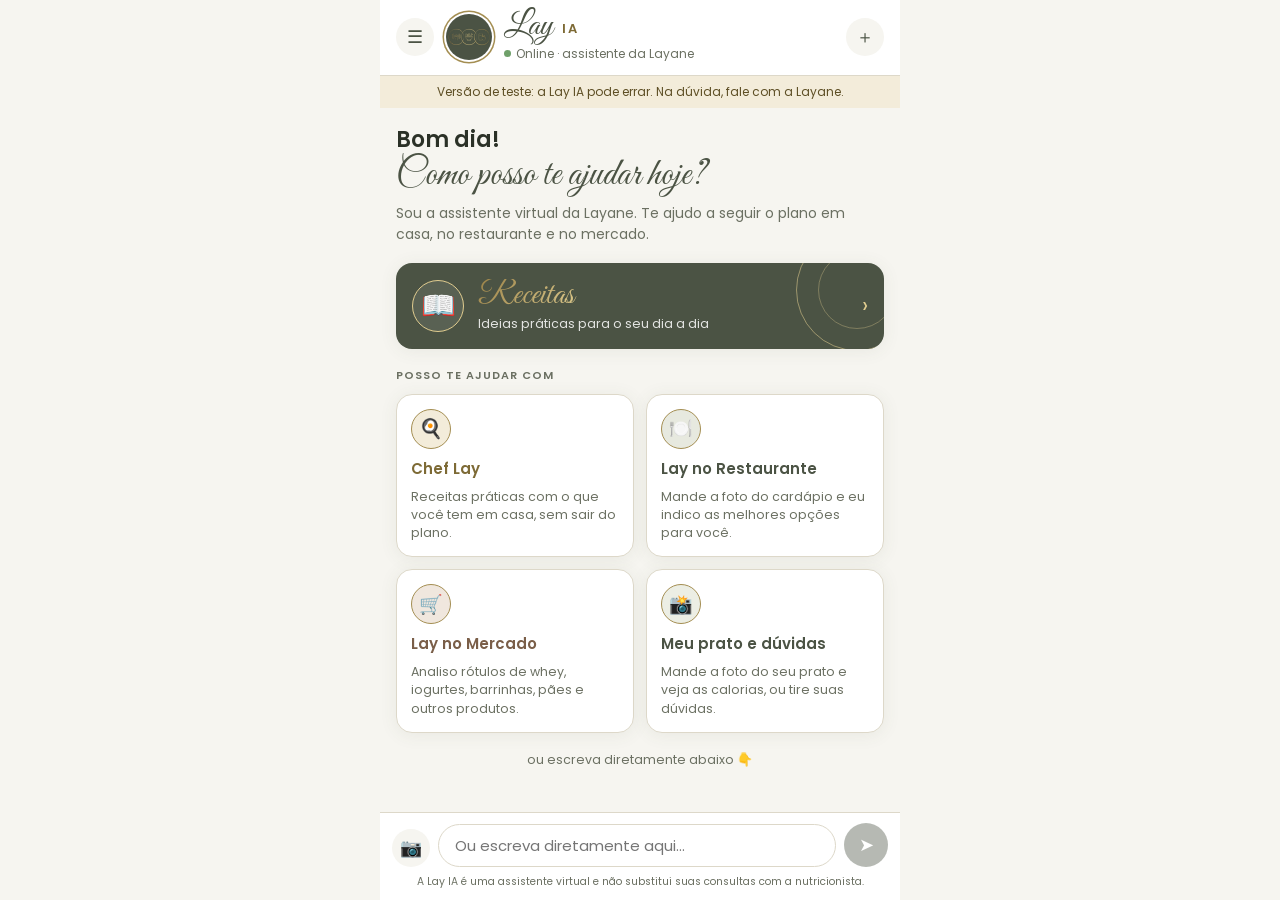
==== app/index.html @ 920d5cdc "Cut AI cost: Haiku for meal parsing, skip AI on clear phrases Meal parsing now runs on claude-haiku-" ====
<!DOCTYPE html>
<html lang="pt-BR">
<head>
<meta charset="UTF-8">
<meta name="viewport" content="width=device-width, initial-scale=1.0, viewport-fit=cover">
<title>Lay IA | Layane Moura Nutricionista</title>
<meta name="theme-color" content="#4B5344">
<meta name="apple-mobile-web-app-capable" content="yes">
<meta name="apple-mobile-web-app-title" content="Lay IA">
<link rel="manifest" href="manifest.webmanifest">
<link rel="icon" href="icon-192.png" type="image/png">
<link rel="apple-touch-icon" href="apple-touch-icon.png">
<link href="fontes/fontes.css" rel="stylesheet">
<style>
:root{--verde:#4B5344;--verde-claro:#8A9A6E;--verde-bg:#F6F5F0;--verde-light:#E7E9DF;--texto:#2B3127;--texto-muted:#6B7062;--borda:#DDD8C9;--branco:#FFFFFF;--radius:16px;--shadow:0 2px 18px rgba(75,83,68,0.08);
  --ouro:#A48E52;--ouro-claro:#E0CC8F;--ouro-escuro:#7D6A35;--ouro-grad:linear-gradient(135deg,#9A8248 0%,#E0CC8F 50%,#A48E52 100%);
  --titulo:'Great Vibes',cursive;
  --chef:#7D6A35;--chef-bg:#F3ECDA;--rest:#4B5344;--rest-bg:#E7E9DF;--merc:#7A5E48;--merc-bg:#F0E7DE;--duv:#4B5344;--duv-bg:#ECEEE4}
*{box-sizing:border-box;margin:0;padding:0}
html,body{height:100%}
body{font-family:'Poppins',sans-serif;background:var(--verde-bg);color:var(--texto);display:flex;justify-content:center}
.app{width:100%;max-width:520px;height:100dvh;display:flex;flex-direction:column;background:var(--verde-bg);position:relative}

/* topo */
.topo{background:var(--branco);border-bottom:1px solid var(--borda);padding:calc(12px + env(safe-area-inset-top)) 16px 12px;display:flex;align-items:center;gap:12px;flex-shrink:0}
.btn-icone{width:38px;height:38px;border-radius:50%;border:none;background:var(--verde-bg);color:var(--verde);font-size:18px;cursor:pointer;display:flex;align-items:center;justify-content:center;flex-shrink:0}
.btn-icone[hidden]{display:none}
.avatar{width:46px;height:46px;border-radius:50%;background:var(--verde) url(marca/simbolo.png) center/cover;flex-shrink:0;box-shadow:0 0 0 2px var(--branco),0 0 0 3.5px var(--ouro)}
.topo-txt{flex:1;min-width:0}
.topo-txt h1{font-family:var(--titulo);font-weight:400;font-size:34px;color:var(--verde);line-height:.9}
.topo-txt h1 span{font-family:'Poppins',sans-serif;font-size:13px;font-weight:600;letter-spacing:2px;color:var(--ouro-escuro);vertical-align:middle;margin-left:2px}
.status{font-size:12px;color:var(--texto-muted);display:flex;align-items:center;gap:5px;margin-top:2px}
.status::before{content:'';width:7px;height:7px;border-radius:50%;background:#6FA06A}

.aviso-demo{background:#F3ECDA;color:#5E4F25;font-size:12px;text-align:center;padding:7px 12px;flex-shrink:0}

/* área rolável */
.conteudo{flex:1;overflow-y:auto;padding:18px 16px 12px;scroll-behavior:smooth}

/* início */
.saudacao{margin-bottom:18px}
.saudacao h2{font-family:'Poppins',sans-serif;font-weight:600;font-size:22px;color:var(--texto);line-height:1.25}
.saudacao h2 em{display:block;font-family:var(--titulo);font-style:normal;font-weight:400;font-size:38px;line-height:1.1;margin-top:2px}
.saudacao h2 em{color:var(--verde)}
.saudacao p{font-size:14px;color:var(--texto-muted);margin-top:6px;line-height:1.5}
.rotulo{font-size:11px;font-weight:600;letter-spacing:1px;text-transform:uppercase;color:var(--texto-muted);margin:4px 0 10px}
.grade{display:grid;grid-template-columns:1fr 1fr;gap:12px}
.card-modo{background:var(--branco);border:1px solid var(--borda);border-radius:var(--radius);padding:14px;text-align:left;cursor:pointer;box-shadow:var(--shadow);font-family:inherit;color:inherit;transition:transform .12s,border-color .15s;display:flex;flex-direction:column;gap:8px;min-height:150px}
.card-modo:active{transform:scale(.98)}
.card-modo:hover{border-color:var(--verde-claro)}
.card-modo .ic{width:40px;height:40px;border-radius:50%;border:1px solid var(--ouro);display:flex;align-items:center;justify-content:center;font-size:19px}
.card-modo strong{font-size:15px;font-weight:600}
.card-modo span{font-size:12.5px;color:var(--texto-muted);line-height:1.45}
.dica-escrever{text-align:center;font-size:12.5px;color:var(--texto-muted);margin:18px 0 4px}

/* chat */
.msg{display:flex;gap:8px;margin-bottom:12px;align-items:flex-end;animation:entra .2s ease}
@keyframes entra{from{opacity:0;transform:translateY(6px)}to{opacity:1;transform:none}}
.msg .mini-av{width:28px;height:28px;border-radius:50%;background:var(--verde) url(marca/simbolo.png) center/cover;flex-shrink:0;box-shadow:0 0 0 1.5px var(--ouro)}
.bolha{max-width:82%;padding:10px 14px;border-radius:18px;font-size:14.5px;line-height:1.5;word-wrap:break-word}
.msg.ia .bolha{background:var(--branco);border:1px solid var(--borda);border-bottom-left-radius:6px}
.msg.eu{justify-content:flex-end}
.msg.eu .bolha{background:var(--verde);color:#fff;border-bottom-right-radius:6px}
.bolha img{display:block;max-width:100%;border-radius:12px;margin-bottom:6px}
.bolha p+p,.bolha p+ul,.bolha ul+p{margin-top:8px}
.bolha ul{padding-left:18px}
.bolha li{margin:3px 0}
.hora{font-size:10.5px;opacity:.6;margin-top:4px;text-align:right}
.chip-modo{display:inline-flex;align-items:center;gap:6px;font-size:12px;font-weight:600;padding:5px 12px;border-radius:20px;margin:0 auto 14px;width:fit-content}
.centro{display:flex;justify-content:center}

.btn-wa{display:inline-block;margin-top:10px;background:#25D366;color:#fff;font-weight:600;font-size:14px;padding:9px 14px;border-radius:20px;text-decoration:none}
.ranking{margin-top:8px;display:flex;flex-direction:column;gap:8px}
.rank-item{display:flex;gap:10px;background:var(--verde-bg);border-radius:12px;padding:10px}
.rank-pos{width:26px;height:26px;border-radius:50%;background:var(--verde);color:#fff;font-size:12px;font-weight:600;display:flex;align-items:center;justify-content:center;flex-shrink:0}
.rank-item.evitar .rank-pos{background:#c4a3a3}
.rank-item strong{font-size:14px;display:block}
.rank-item small{font-size:12.5px;color:var(--texto-muted);line-height:1.4}

.digitando{display:flex;gap:4px;padding:4px 2px}
.digitando i{width:7px;height:7px;border-radius:50%;background:var(--verde-claro);animation:pula 1s infinite}
.digitando i:nth-child(2){animation-delay:.15s}.digitando i:nth-child(3){animation-delay:.3s}
@keyframes pula{0%,60%,100%{opacity:.3;transform:none}30%{opacity:1;transform:translateY(-4px)}}

.sugestoes{display:flex;gap:8px;flex-wrap:wrap;margin:4px 0 12px 36px}
.sugestoes button{font-family:inherit;font-size:13px;border:1.5px solid var(--borda);background:var(--branco);color:var(--verde);padding:7px 12px;border-radius:20px;cursor:pointer}

/* rodapé / entrada */
.entrada{background:var(--branco);border-top:1px solid var(--borda);padding:10px 12px calc(10px + env(safe-area-inset-bottom));flex-shrink:0}
.preview{display:none;align-items:center;gap:10px;margin-bottom:8px;background:var(--verde-bg);border-radius:12px;padding:6px}
.preview.show{display:flex}
.preview img{width:48px;height:48px;object-fit:cover;border-radius:8px}
.preview span{flex:1;font-size:12.5px;color:var(--texto-muted)}
.preview button{border:none;background:none;font-size:18px;color:var(--texto-muted);cursor:pointer;padding:4px 8px}
.linha{display:flex;align-items:flex-end;gap:8px}
.linha textarea{flex:1;font-family:inherit;font-size:15px;border:1.5px solid var(--borda);border-radius:22px;padding:10px 16px;resize:none;max-height:120px;outline:none;background:var(--branco);color:var(--texto);line-height:1.4}
.linha textarea:focus{border-color:var(--verde-claro)}
.btn-enviar{width:44px;height:44px;border-radius:50%;border:none;background:var(--verde);color:#fff;font-size:18px;cursor:pointer;flex-shrink:0}
.btn-enviar:disabled{opacity:.4;cursor:default}
.legal{font-size:10.5px;color:var(--texto-muted);text-align:center;margin-top:8px;line-height:1.4}

/* análise de prato */
.estimativa{margin:10px 0;border:1px solid var(--borda);border-radius:14px;overflow:hidden;background:var(--branco)}
.est-topo{background:var(--verde);color:#fff;padding:12px 14px;display:flex;justify-content:space-between;align-items:baseline;gap:8px}
.est-topo span{font-size:12.5px;opacity:.85}
.est-topo b{font-size:20px;font-family:'Poppins',sans-serif;font-weight:600;font-weight:400}
.est-macros{display:grid;grid-template-columns:repeat(3,1fr);text-align:center;font-size:11.5px;color:var(--texto-muted);border-bottom:1px solid var(--verde-light)}
.est-macros div{padding:9px 4px}
.est-macros b{display:block;font-size:16px;color:var(--texto)}
.est-itens{width:100%;border-collapse:collapse;font-size:13px}
.est-itens td{padding:8px 10px;border-bottom:1px solid var(--verde-bg)}
.est-itens small.aprox{display:block;font-size:11px;color:#8a6d2b;font-weight:400;margin-top:2px}
.est-itens td:nth-child(2){color:var(--texto-muted);font-size:12px}
.est-itens td:last-child{text-align:right;white-space:nowrap;font-weight:600;color:var(--verde)}
.est-conf{font-size:12.5px;padding:9px 14px}
.est-itens .falta{font-weight:500;color:#842029;font-size:11.5px;white-space:normal}
.comparacao{background:var(--verde-bg);border:1px dashed var(--borda);border-radius:14px;padding:12px 14px;margin:10px 0;font-size:13.5px}
.comparacao p{margin-top:6px}
.bolha .mini{font-size:12.5px;color:var(--texto-muted);line-height:1.5}

/* perguntas de confirmação */
.pergunta{background:var(--branco);border:1px solid var(--ouro);border-radius:14px;padding:10px 12px;margin:10px 0;font-size:13.5px;line-height:1.45}
.pergunta .opcoes{display:flex;flex-wrap:wrap;gap:6px;margin-top:8px}
.pergunta button{font-family:inherit;font-size:12.5px;border:1.5px solid var(--borda);background:var(--verde-bg);color:var(--texto);padding:6px 10px;border-radius:16px;cursor:pointer;text-align:left}
.pergunta button.sim{background:var(--verde);border-color:var(--verde);color:#fff}
.pergunta button.nenhum{background:transparent;color:var(--texto-muted)}
.est-itens tr.duvida td:first-child{color:#6A5A2C}

/* receitas */
.app.sem-entrada .entrada{display:none}
.banner-receitas{width:100%;display:flex;align-items:center;gap:14px;background:var(--verde);color:#fff;border:none;border-radius:var(--radius);padding:16px;margin-bottom:18px;cursor:pointer;text-align:left;font-family:inherit;box-shadow:var(--shadow);position:relative;overflow:hidden}
.banner-receitas::after{content:'';position:absolute;right:-34px;top:-34px;width:120px;height:120px;border-radius:50%;border:1.5px solid rgba(224,204,143,.55)}
.banner-receitas::before{content:'';position:absolute;right:-12px;top:-12px;width:76px;height:76px;border-radius:50%;border:1.5px solid rgba(224,204,143,.35)}
.banner-receitas .ic{font-size:28px;width:52px;height:52px;border-radius:50%;background:rgba(255,255,255,.08);border:1.5px solid var(--ouro-claro);display:flex;align-items:center;justify-content:center;flex-shrink:0}
.banner-receitas strong{display:block;font-family:var(--titulo);font-size:34px;font-weight:400;line-height:1;background:var(--ouro-grad);-webkit-background-clip:text;background-clip:text;color:transparent}
.banner-receitas span{font-size:12.5px;opacity:.85;display:block;margin-top:2px}
.banner-receitas .seta{margin-left:auto;font-size:22px;position:relative;z-index:1;color:var(--ouro-claro)}

.livro-topo h2{font-family:'Poppins',sans-serif;font-weight:600;font-size:25px;line-height:1.15;color:var(--texto)}
.livro-topo p{font-size:13.5px;color:var(--texto-muted);margin-top:6px;line-height:1.5}
.livro-topo small{display:block;font-size:12px;color:var(--verde);font-weight:600;margin-top:6px}
.busca{position:relative;margin:16px 0 12px}
.busca input{width:100%;font-family:inherit;font-size:15px;border:1.5px solid var(--borda);border-radius:14px;padding:11px 14px 11px 40px;background:var(--branco);color:var(--texto);outline:none}
.busca input:focus{border-color:var(--verde-claro)}
.busca::before{content:'🔍';position:absolute;left:13px;top:50%;transform:translateY(-50%);font-size:15px;opacity:.6}
.chips{display:flex;gap:8px;overflow-x:auto;padding-bottom:6px;margin:0 -16px 10px;padding-left:16px;padding-right:16px;scrollbar-width:none}
.chips::-webkit-scrollbar{display:none}
.chips button{flex-shrink:0;font-family:inherit;font-size:13px;font-weight:500;border:1.5px solid var(--borda);background:var(--branco);color:var(--texto-muted);padding:7px 13px;border-radius:20px;cursor:pointer;white-space:nowrap}
.chips button.ativo{background:var(--verde);border-color:var(--verde);color:#fff}
.cat-titulo{display:flex;flex-direction:column;gap:2px;margin:20px 0 10px}
.cat-titulo h3{font-family:'Poppins',sans-serif;font-weight:600;font-size:17px;color:var(--verde)}
.cat-titulo span{font-size:12px;color:var(--texto-muted)}
.lista-rec{display:flex;flex-direction:column;gap:10px}
.card-rec{display:flex;gap:12px;align-items:center;background:var(--branco);border:1px solid var(--borda);border-radius:var(--radius);padding:12px;cursor:pointer;text-align:left;font-family:inherit;color:inherit;width:100%;box-shadow:var(--shadow)}
.card-rec:active{transform:scale(.99)}
.card-rec .emo{width:54px;height:54px;border-radius:14px;display:flex;align-items:center;justify-content:center;font-size:26px;flex-shrink:0}
.card-rec .txt{flex:1;min-width:0}
.card-rec strong{display:block;font-size:15px;font-weight:600;margin-bottom:5px}
.tags{display:flex;gap:6px;flex-wrap:wrap}
.tag{font-size:11.5px;font-weight:600;padding:3px 8px;border-radius:8px;background:var(--verde-bg);color:var(--verde)}
.tag.kcal{background:#F3ECDA;color:#6A5A2C}
.card-rec .seta{color:var(--borda);font-size:18px}
.vazio{text-align:center;color:var(--texto-muted);font-size:14px;padding:40px 16px;line-height:1.6}
.vazio b{display:block;font-size:34px;margin-bottom:8px}

.rec-hero{border-radius:20px;padding:22px 18px;margin-bottom:16px;position:relative;overflow:hidden}
.rec-hero .emo{font-size:44px;margin-bottom:6px}
.rec-hero .cat{font-size:11.5px;font-weight:600;letter-spacing:.8px;text-transform:uppercase;opacity:.75}
.rec-hero h2{font-family:'Poppins',sans-serif;font-size:24px;font-weight:600;line-height:1.2;margin-top:4px}
.rec-hero .porcao{font-size:13px;margin-top:8px;opacity:.8}
.macros{display:grid;grid-template-columns:repeat(4,1fr);gap:8px;margin-bottom:16px}
.macro{background:var(--branco);border:1px solid var(--borda);border-radius:14px;padding:10px 4px;text-align:center}
.macro b{display:block;font-size:18px;color:var(--texto)}
.macro span{font-size:11px;color:var(--texto-muted)}
.macro.destaque{background:var(--verde);border-color:var(--verde)}
.macro.destaque b,.macro.destaque span{color:#fff}
.bloco{background:var(--branco);border:1px solid var(--borda);border-radius:var(--radius);padding:16px;margin-bottom:14px;box-shadow:var(--shadow)}
.bloco h3{font-family:'Poppins',sans-serif;font-weight:600;font-size:17px;color:var(--verde);margin-bottom:4px}
.bloco .sub{font-size:12px;color:var(--texto-muted);margin-bottom:8px}
.ing{display:flex;gap:12px;align-items:flex-start;padding:9px 0;border-bottom:1px solid var(--verde-bg);cursor:pointer;font-size:14.5px;line-height:1.4}
.ing:last-child{border:none}
.ing .ck{width:22px;height:22px;border:2px solid var(--borda);border-radius:7px;flex-shrink:0;display:flex;align-items:center;justify-content:center;color:#fff;font-size:12px;margin-top:-1px}
.ing.ok .ck{background:var(--verde-claro);border-color:var(--verde-claro)}
.ing.ok .t{text-decoration:line-through;color:var(--texto-muted)}
.ing .t small{color:var(--texto-muted)}
.passo{display:flex;gap:12px;padding:10px 0;font-size:14.5px;line-height:1.5}
.passo .n{width:28px;height:28px;border-radius:50%;background:var(--verde-light);color:var(--verde);font-weight:600;font-size:13px;display:flex;align-items:center;justify-content:center;flex-shrink:0}
.nota{border-radius:14px;padding:12px 14px;font-size:14px;line-height:1.5;margin-bottom:10px}
.nota.dica{background:#F3ECDA;color:#5E4F25}
.nota.cons{background:var(--rest-bg);color:#1c5862}
.nota.obs{background:var(--verde-bg);color:var(--texto-muted);border:1px dashed var(--borda)}
.credito{font-size:11.5px;color:var(--texto-muted);text-align:center;margin:14px 0 6px;line-height:1.5}

/* menu lateral */
.fundo-menu{position:fixed;inset:0;background:rgba(27,45,39,.45);display:none;z-index:50}
.fundo-menu.show{display:block}
.menu{position:fixed;top:0;bottom:0;left:0;width:min(300px,85vw);background:var(--branco);z-index:51;transform:translateX(-100%);transition:transform .25s;padding:calc(24px + env(safe-area-inset-top)) 20px 20px;display:flex;flex-direction:column;gap:6px}
.menu.show{transform:none}
.menu-logo{width:calc(100% + 40px);margin:calc(-24px - env(safe-area-inset-top)) -20px 14px;display:block}
.menu h3{font-family:'Poppins',sans-serif;font-weight:600;color:var(--verde);font-size:20px;margin-bottom:2px}
.menu .crn{font-size:12px;color:var(--texto-muted);margin-bottom:16px}
.menu button,.menu a{display:flex;align-items:center;gap:10px;font-family:inherit;font-size:15px;color:var(--texto);background:none;border:none;text-align:left;padding:11px 8px;border-radius:10px;cursor:pointer;text-decoration:none}
.menu button:hover,.menu a:hover{background:var(--verde-bg)}
.menu .sep{height:1px;background:var(--borda);margin:8px 0}
.menu .info{font-size:12px;color:var(--texto-muted);line-height:1.5;margin-top:auto}
</style>
</head>
<body>
<div class="app">

  <header class="topo">
    <button class="btn-icone" id="btnMenu" aria-label="Abrir menu">☰</button>
    <button class="btn-icone" id="btnVoltar" aria-label="Voltar ao início" hidden>←</button>
    <div class="avatar" aria-hidden="true"></div>
    <div class="topo-txt">
      <h1>Lay <span>IA</span></h1>
      <div class="status">Online · assistente da Layane</div>
    </div>
    <button class="btn-icone" id="btnNovo" aria-label="Nova conversa">＋</button>
  </header>

  <div class="aviso-demo" id="avisoDemo">Protótipo: as respostas ainda são exemplos, sem IA real conectada.</div>

  <main class="conteudo" id="conteudo"></main>

  <footer class="entrada">
    <div class="preview" id="preview">
      <img id="previewImg" alt="Foto anexada">
      <span>Foto anexada</span>
      <button id="btnTirarFoto" aria-label="Remover foto">✕</button>
    </div>
    <div class="linha">
      <button class="btn-icone" id="btnFoto" aria-label="Enviar foto">📷</button>
      <input type="file" id="arquivo" accept="image/*" hidden>
      <textarea id="texto" rows="1" placeholder="Escreva sua mensagem…"></textarea>
      <button class="btn-enviar" id="btnEnviar" aria-label="Enviar" disabled>➤</button>
    </div>
    <div class="legal">A Lay IA é uma assistente virtual e não substitui suas consultas com a nutricionista.</div>
  </footer>
</div>

<div class="fundo-menu" id="fundoMenu"></div>
<nav class="menu" id="menu" aria-label="Menu">
  <img class="menu-logo" src="marca/logo-horizontal.jpg" alt="Layane Moura · Nutricionista Clínica · CRN 18985">
  <button data-ir="inicio">🏠 Início</button>
  <button data-ir="receitas">📖 Receitas</button>
  <button data-modo="chef">🍳 Chef Lay</button>
  <button data-modo="restaurante">🍽️ Lay no Restaurante</button>
  <button data-modo="mercado">🛒 Lay no Mercado</button>
  <button data-modo="duvidas">📸 Meu prato e dúvidas</button>
  <div class="sep"></div>
  <a href="../index.html">📋 Rastreamento metabólico</a>
  <div class="info">Em caso de sintomas fortes ou dúvidas sobre medicamentos, fale com a Layane ou com seu médico.</div>
</nav>

<script src="config.js"></script>
<script src="nutricao.js"></script>
<script>
const MODOS = {
  chef: {
    nome: 'Chef Lay', ic: '🍳', cor: 'var(--chef)', bg: 'var(--chef-bg)',
    desc: 'Receitas práticas com o que você tem em casa, sem sair do plano.',
    abertura: 'Vamos cozinhar! 🍳 Me conta quais ingredientes você tem aí (pode separar por vírgula) e se é pra café, almoço, lanche ou jantar.',
    placeholder: 'Ex.: ovo, abobrinha, queijo, tomate',
    sugestoes: ['Tenho frango, arroz e brócolis', 'Lanche rápido com iogurte', 'Jantar leve com ovos']
  },
  restaurante: {
    nome: 'Lay no Restaurante', ic: '🍽️', cor: 'var(--rest)', bg: 'var(--rest-bg)',
    desc: 'Mande a foto do cardápio e eu indico as melhores opções para você.',
    abertura: 'Saiu para comer? 🍽️ Me manda uma foto ou o PDF do cardápio e me diz o que você quer priorizar (ex.: mais proteína, algo mais leve).',
    placeholder: 'Ex.: quero algo com mais proteína',
    sugestoes: ['Mais proteína', 'Algo mais leve', 'Estou com muita fome']
  },
  mercado: {
    nome: 'Lay no Mercado', ic: '🛒', cor: 'var(--merc)', bg: 'var(--merc-bg)',
    desc: 'Analiso rótulos de whey, iogurtes, barrinhas, pães e outros produtos.',
    abertura: 'Bora decifrar esse rótulo! 🛒 Tira uma foto da tabela nutricional e da lista de ingredientes do produto.',
    placeholder: 'Ex.: essa barrinha é boa para o lanche?',
    sugestoes: ['Como escolher um whey?', 'O que olhar num iogurte?']
  },
  duvidas: {
    nome: 'Meu prato e dúvidas', ic: '📸', cor: 'var(--duv)', bg: 'var(--duv-bg)',
    desc: 'Mande a foto do seu prato e veja as calorias, ou tire suas dúvidas.',
    abertura: 'Me manda a <strong>foto do seu prato</strong> 📸 e, se puder, escreva <strong>o que tem e quanto</strong>. Exemplo: <em>“almoço: 4 col. de arroz, 1 concha de feijão, 1 filé de frango, salada à vontade”</em>.<br><br>Com as quantidades a estimativa fica bem mais certinha. Também pode só tirar uma dúvida, é só escrever!',
    placeholder: 'Descreva o prato ou pergunte…',
    sugestoes: ['Como descrevo meu prato?', 'Posso trocar o arroz por batata?']
  }
};

// ====== Estado ======
let modoAtual = null;   // null = tela inicial
let voltarPara = null;  // tela para onde o botão ← leva
let historico = [];     // [{papel:'eu'|'ia', texto, imagem}]
let fotoPendente = null;

const $ = id => document.getElementById(id);
const conteudo = $('conteudo'), texto = $('texto'), btnEnviar = $('btnEnviar');

const hora = () => new Date().toLocaleTimeString('pt-BR', {hour:'2-digit', minute:'2-digit'});
const esc = s => s.replace(/[&<>"']/g, c => ({'&':'&amp;','<':'&lt;','>':'&gt;','"':'&quot;',"'":'&#39;'}[c]));

// ====== Telas ======
function telaInicio() {
  modoAtual = null; historico = []; voltarPara = null;
  document.querySelector('.app').classList.remove('sem-entrada');
  $('btnVoltar').hidden = true; $('btnMenu').hidden = false;
  texto.placeholder = 'Ou escreva diretamente aqui…';
  const h = new Date().getHours();
  const oi = h < 12 ? 'Bom dia' : h < 18 ? 'Boa tarde' : 'Boa noite';
  conteudo.innerHTML = `
    <div class="saudacao">
      <h2>${oi}! <em>Como posso te ajudar hoje?</em></h2>
      <p>Sou a assistente virtual da Layane. Te ajudo a seguir o plano em casa, no restaurante e no mercado.</p>
    </div>
    <button class="banner-receitas" data-ir="receitas">
      <div class="ic">📖</div>
      <div><strong>Receitas</strong><span>Ideias práticas para o seu dia a dia</span></div>
      <div class="seta">›</div>
    </button>
    <div class="rotulo">Posso te ajudar com</div>
    <div class="grade">
      ${Object.entries(MODOS).map(([k, m]) => `
        <button class="card-modo" data-modo="${k}">
          <div class="ic" style="background:${m.bg}">${m.ic}</div>
          <strong style="color:${m.cor}">${m.nome}</strong>
          <span>${m.desc}</span>
        </button>`).join('')}
    </div>
    <div class="dica-escrever">ou escreva diretamente abaixo 👇</div>`;
}

function abrirModo(k) {
  modoAtual = k; historico = []; voltarPara = telaInicio; ultimoPrato = null;
  document.querySelector('.app').classList.remove('sem-entrada');
  const m = MODOS[k];
  $('btnVoltar').hidden = false; $('btnMenu').hidden = true;
  texto.placeholder = m.placeholder;
  conteudo.innerHTML = `<div class="centro"><div class="chip-modo" style="background:${m.bg};color:${m.cor}">${m.ic} ${m.nome}</div></div>`;
  addMsg('ia', `<p>${m.abertura}</p>`);
  mostrarSugestoes(m.sugestoes);
  fecharMenu();
}

function addMsg(papel, html) {
  const d = document.createElement('div');
  d.className = 'msg ' + papel;
  d.innerHTML = (papel === 'ia' ? '<div class="mini-av"></div>' : '') +
    `<div class="bolha">${html}<div class="hora">${hora()}</div></div>`;
  conteudo.appendChild(d);
  conteudo.scrollTop = conteudo.scrollHeight;
  return d;
}

function mostrarSugestoes(lista) {
  const d = document.createElement('div');
  d.className = 'sugestoes';
  lista.forEach(s => {
    const b = document.createElement('button');
    b.textContent = s;
    b.onclick = () => { d.remove(); enviar(s); };
    d.appendChild(b);
  });
  conteudo.appendChild(d);
}

// ====== Envio ======
async function enviar(textoForcado) {
  const msg = (textoForcado ?? texto.value).trim();
  if (!msg && !fotoPendente) return;
  if (!modoAtual) abrirModo(fotoPendente && !msg ? 'duvidas' : adivinharModo(msg));
  document.querySelectorAll('.sugestoes').forEach(e => e.remove());

  const foto = fotoPendente;
  addMsg('eu', (foto ? `<img src="${foto}" alt="Foto enviada">` : '') + (msg ? `<p>${esc(msg)}</p>` : ''));
  historico.push({papel:'eu', texto: msg, imagem: foto});
  texto.value = ''; limparFoto(); ajustarAltura(); atualizarBotao();

  const pensando = addMsg('ia', '<div class="digitando"><i></i><i></i><i></i></div>');
  try {
    const resposta = await responder(modoAtual, msg, foto);
    pensando.remove();
    addMsg('ia', resposta);
    historico.push({papel:'ia', texto: resposta});
  } catch (e) {
    pensando.remove();
    addMsg('ia', '<p>Ops, não consegui responder agora. Verifique sua internet e tente de novo.</p>');
  }
}

function adivinharModo(msg) {
  const t = msg.toLowerCase();
  if (/receita|cozinhar|fazer com|tenho .*(ovo|frango|carne)/.test(t)) return 'chef';
  if (/restaurante|cardápio|cardapio|pedir/.test(t)) return 'restaurante';
  if (/rótulo|rotulo|mercado|whey|barrinha|comprar/.test(t)) return 'mercado';
  return 'duvidas';
}

// Medicamentos, suplementos, sinais e sintomas: a Lay IA não responde, encaminha para a Layane
// (a IA também tem essa regra; aqui é a primeira barreira, sem gastar chamada)
const RISCO = /\b(me matar|suic[ií]d\w*|n[aã]o quero (mais )?viver|me machucar|tirar (a )?minha vida)\b/i;
// suplementos: no Mercado a IA pode ler o rótulo (sem dizer qual usar); nos outros modos, encaminha
const SUPLEMENTO = /\b(suplement\w*|creatina|col[aá]geno)\b/i;
const CLINICO = /\b(rem[eé]dios?|medica[cç](ao|ão|oes|ões)|medicamentos?|ozempic|mounjaro|monjaro|wegovy|saxenda|tirzepatida|semaglutida|liraglutida|canetas?|anticoncepciona(l|is)|sintomas?|tontura|enjo[oô]|n[aá]useas?|v[oô]mit\w*|diarr[eé]ia|sangramento|febre|desmai\w*|palpita[cç]\w*|falta de ar|dor(es)? (de|no|na|nos|nas)\b)/i;

function botaoWhatsApp() {
  const n = (window.LAY_CONFIG?.whatsapp || '').replace(/\D/g, '');
  return n ? `<a class="btn-wa" href="https://wa.me/${n}" target="_blank" rel="noopener">💬 Falar com a Layane no WhatsApp</a>` : '';
}
const encaminhar = () => `<p>Essa pergunta precisa de um olhar individual, e por aqui eu não consigo te responder com segurança.</p>
  <p>Fala com a Layane no WhatsApp que ela te orienta direitinho 😊</p>${botaoWhatsApp()}`;
const emergencia = () => `<p>Fico preocupada com o que você me contou, e quero que você tenha apoio agora.</p>
  <p>Liga pro <strong>CVV, 188</strong> (gratuito, 24h) ou, se for urgente, pro <strong>SAMU, 192</strong>. E fala com a Layane também 💚</p>${botaoWhatsApp()}`;

async function responder(modo, msg, foto) {
  if (msg && RISCO.test(msg)) return emergencia();
  const clinico = msg && (CLINICO.test(msg) || (modo !== 'mercado' && SUPLEMENTO.test(msg)));
  if (clinico && !foto && !(modo === 'duvidas' && ehRefeicao(msg))) return encaminhar();
  if (!iaLigada()) return respostaDemo(modo, msg, foto);
  if (modo === 'duvidas') return gerarDemo(modo, msg, foto);  // prato pela TACO; dúvidas caem em conversarComIA
  return conversarComIA(modo, msg, foto);
}

// Texto simples da IA → HTML seguro (**negrito**, listas com "- ", parágrafos)
function formatar(t) {
  const neg = s => s.replace(/\*\*(.+?)\*\*/g, '<strong>$1</strong>');
  return esc(t.trim()).split(/\n{2,}/).map(bloco => {
    // linhas "- item" seguidas viram lista; as outras, parágrafo
    const grupos = [];
    for (const l of bloco.split('\n')) {
      const item = /^\s*[-•]\s+/.test(l), ult = grupos[grupos.length - 1];
      if (ult && ult.lista === item) ult.linhas.push(l); else grupos.push({lista: item, linhas: [l]});
    }
    return grupos.map(g => g.lista
      ? `<ul>${g.linhas.map(l => `<li>${neg(l.replace(/^\s*[-•]\s+/, ''))}</li>`).join('')}</ul>`
      : `<p>${g.linhas.map(neg).join('<br>')}</p>`).join('');
  }).join('');
}
const textoDe = html => { const d = document.createElement('div'); d.innerHTML = html; return d.innerText.trim(); };

async function conversarComIA(modo, msg, foto) {
  const ctrl = new AbortController(); const t = setTimeout(() => ctrl.abort(), 45000);
  try {
    const mensagens = historico.slice(0, -1).slice(-8).map(h => ({papel: h.papel, texto: h.papel === 'ia' ? textoDe(h.texto) : (h.texto || '')}));
    const r = await fetch(LAY_CONFIG.iaUrl, {
      method: 'POST', signal: ctrl.signal,
      headers: {'Content-Type': 'application/json', 'Authorization': `Bearer ${LAY_CONFIG.supabaseAnonKey}`, 'apikey': LAY_CONFIG.supabaseAnonKey},
      body: JSON.stringify({modo, texto: msg || '', imagem: foto || undefined, mensagens})
    });
    if (!r.ok) throw new Error('IA ' + r.status);
    const ia = await r.json();
    return formatar(ia.texto || '') + (ia.encaminhar_layane ? botaoWhatsApp() : '');
  } catch {
    return '<p>Não consegui responder agora 😕 Tenta de novo daqui a pouquinho. Se for urgente, fala com a Layane.</p>' + botaoWhatsApp();
  } finally { clearTimeout(t); }
}

// ====== Respostas de exemplo (somente protótipo) ======
function respostaDemo(modo, msg, foto) {
  const espera = 900 + Math.random() * 700;
  return new Promise(ok => setTimeout(() => ok(gerarDemo(modo, msg, foto)), espera));
}

function gerarDemo(modo, msg, foto) {
  if (modo === 'chef') {
    const ings = msg.toLowerCase().replace(/^(eu )?tenho /, '').split(/,| e /).map(s => s.trim())
      .filter(s => s && !/quero|receita|para |algo|fazer/.test(s)).slice(0, 5);
    const lista = ings.length ? ings.map(esc).join(', ') : 'o que você tem aí';
    return `<p>Com <strong>${lista}</strong> dá para fazer uma opção bem prática:</p>
      <p><strong>🍳 Exemplo de receita (protótipo)</strong></p>
      <ul><li>Refogue os vegetais com um fio de azeite e temperos naturais.</li>
      <li>Adicione a fonte de proteína e finalize com ervas.</li>
      <li>Monte o prato: metade vegetais, um quarto proteína, um quarto carboidrato.</li></ul>
      <p>Na versão final, a receita vai respeitar as quantidades do <em>seu</em> plano alimentar.</p>`;
  }
  if (modo === 'restaurante') {
    if (!foto) return `<p>Ótimo! Para te ajudar a analisar as opções, preciso que você me mande uma <strong>foto ou PDF do cardápio</strong> 📷 (é só tocar na câmera aqui embaixo).</p>`;
    return `<p>Analisei o cardápio pensando no seu objetivo${msg ? ` (<em>${esc(msg)}</em>)` : ''}. <strong>Exemplo de ranking (protótipo):</strong></p>
      <div class="ranking">
        <div class="rank-item"><div class="rank-pos">1º</div><div><strong>Peixe grelhado com legumes</strong><small>Boa fonte de proteína, preparo sem fritura e com vegetais.</small></div></div>
        <div class="rank-item"><div class="rank-pos">2º</div><div><strong>Frango grelhado com salada e arroz</strong><small>Equilibrado. Peça o molho à parte.</small></div></div>
        <div class="rank-item evitar"><div class="rank-pos">!</div><div><strong>Empanados e pratos com molhos cremosos</strong><small>Costumam ter mais gordura e calorias. Deixe para outra ocasião.</small></div></div>
      </div>
      <p>Na versão final, a análise usa o que está escrito no cardápio da foto. Valores de calorias serão sempre estimativas.</p>`;
  }
  if (modo === 'mercado') {
    if (!foto) return `<p>Na hora de escolher, eu olho principalmente:</p>
      <ul><li><strong>Lista de ingredientes:</strong> vem em ordem do que tem mais para o que tem menos.</li>
      <li><strong>A “lupa” na frente da embalagem:</strong> avisa se o produto é alto em açúcar adicionado, gordura saturada ou sódio.</li>
      <li><strong>Proteína e fibras por porção</strong>, e o tamanho da porção.</li></ul>
      <p>Me manda a foto do rótulo que eu analiso com você 📷</p>`;
    return `<p><strong>Análise do rótulo (exemplo do protótipo):</strong></p>
      <ul><li>✅ Proteína: confira se é a primeira fonte da lista de ingredientes.</li>
      <li>⚠️ Açúcares adicionados: veja se aparecem nos primeiros ingredientes ou na lupa frontal.</li>
      <li>ℹ️ Porção: compare a porção do rótulo com o quanto você realmente consome.</li></ul>
      <p>Na versão final, eu leio os números da sua foto e comparo com o seu plano.</p>`;
  }
  // Com a IA ligada, ela decide se é refeição (e_refeicao); só perguntas com "?" vão direto para a resposta de dúvida
  // Com a IA ligada: pergunta clara vai direto pra conversa (uma chamada só); o resto passa pelo prato,
  // e a IA do prato diz se era refeição (e_refeicao)
  if (iaLigada() && !foto && ehPergunta(msg) && !ehRefeicao(msg) && !/como descrev/i.test(msg)) return conversarComIA('duvidas', msg, null);
  if (foto || ehRefeicao(msg) || (iaLigada() && !/\?\s*$/.test(msg))) return analisarPrato(msg, foto);
  if (/como descrev/i.test(msg)) return `<p>É bem simples! Escreva <strong>a refeição</strong> e <strong>cada alimento com a quantidade</strong> em medida caseira:</p>
      <ul><li>🍚 colheres de sopa (cheias ou rasas) de arroz, macarrão, purê</li>
      <li>🫘 conchas de feijão</li><li>🍗 filé, pedaço ou unidades da carne (pequeno, médio, grande)</li>
      <li>🥗 salada: pode dizer “à vontade”</li><li>🫒 se usou azeite, molho ou queijo por cima</li></ul>
      <p>Fotografe o prato <strong>de cima</strong>, com o talher ao lado. Ajuda a ter noção do tamanho.</p>`;
  return iaLigada() ? conversarComIA('duvidas', msg, foto) : respostaDuvida();
}

// Cálculo real pela TACO quando a paciente escreve os alimentos; sem descrição, mostra o exemplo
// (identificar alimentos só pela foto depende da IA, etapa seguinte).
// Cada análise fica guardada para a paciente corrigir (escolher outro alimento ou medida) e recalcular
const pratos = {};
let proxPrato = 1;

let ultimoPrato = null;
const SOMAR = /^\s*(e\s+)?(tbm|tb|tamb[eé]m|mais|ainda|depois)\b/i;

// A mensagem descreve o que a paciente comeu? (perguntas como "posso trocar arroz por batata?" não)
// "como 3 colheres de arroz" é o verbo comer, não "como...?"
const COMO_COMER = /^\s*(eu\s+)?como\s+(\d|meia|meio|uma?\b|duas|dois|tr[eê]s|quatro|cinco|arroz|feij)/i;
const ehPergunta = msg => !msg || /\?\s*$/.test(msg) || (!COMO_COMER.test(msg) && /^\s*(posso|pode|qual|quais|como|quanto|quando|por ?que|o que|é bom|e se|devo|tem problema)\b/i.test(msg));
function ehRefeicao(msg) {
  if (ehPergunta(msg)) return false;
  if (/col\.|colher|concha|fil[eé]|fatia|peda[cç]o|bife|unidade|x[ií]cara|copo|\d+\s*(g|ml)\b/i.test(msg)) return true;
  if (/\b(comi|almocei|jantei|lanchei|tomei|bebi)\b/i.test(msg) || COMO_COMER.test(msg) || SOMAR.test(msg)) return true;
  return false;
}

function respostaDuvida() {
  return `<p>Boa pergunta! No protótipo eu ainda não tenho as respostas reais. Na versão final, vou responder com base nas orientações da Layane e no seu plano.</p>
    <p>Se for algo sobre medicamentos, exames ou sintomas, sempre fale com a Layane ou com seu médico. 💚</p>`;
}

// ====== IA (Supabase Edge Function "interpretar-prato") ======
const iaLigada = () => !!(window.LAY_CONFIG && LAY_CONFIG.iaUrl);
if (iaLigada()) document.getElementById('avisoDemo').textContent = 'Versão de teste: a Lay IA pode errar. Na dúvida, fale com a Layane.';

// A IA só devolve a lista (alimento, quantidade, medida); a conta é feita aqui pela TACO e pelas medidas.
async function interpretarComIA(msg, foto) {
  const ctrl = new AbortController(); const t = setTimeout(() => ctrl.abort(), 20000);
  try {
    const r = await fetch(LAY_CONFIG.iaUrl, {
      method: 'POST', signal: ctrl.signal,
      headers: {'Content-Type': 'application/json', 'Authorization': `Bearer ${LAY_CONFIG.supabaseAnonKey}`, 'apikey': LAY_CONFIG.supabaseAnonKey},
      body: JSON.stringify({texto: msg || '', imagem: foto || undefined})
    });
    if (!r.ok) throw new Error('IA ' + r.status);
    return await r.json();
  } finally { clearTimeout(t); }
}

// Transforma cada item da IA numa frase curta que o leitor de medidas já entende
function fraseDoItem(i) {
  const n = i.quantidade == null ? '' : i.quantidade === 0.5 ? 'meia' : String(i.quantidade).replace('.', ',');
  const med = (i.medida || '').trim();
  const comida = [i.alimento, i.preparo].filter(Boolean).join(' ');
  if (/^(g|gramas?|ml)$/i.test(med) && n) return `${n}${med.toLowerCase().startsWith('m') ? 'ml' : 'g'} de ${comida}`;
  return [n, med, i.tamanho, med ? 'de' : '', comida].filter(Boolean).join(' ');
}

async function analisarPrato(msg, foto) {
  const temFoto = !!foto;
  try { await Nutricao.carregar(); } catch { return demoPrato(msg, temFoto); }
  let novos = null, viaIA = false, erroIA = null, semIA = false;
  // Frase simples que o leitor local entendeu por inteiro (alimento certo e gramas de cada item): não gasta IA
  if (!foto && ehRefeicao(msg)) {
    const local = Nutricao.lerPrato(msg);
    if (local.length && local.every(i => i.alimento && i.exato && i.gramas != null && !i.foraDaTaco && !i.semDado)) { novos = local; semIA = true; }
  }
  if (iaLigada() && !novos) {
    try {
      const ia = await interpretarComIA(msg, foto);
      if (!ia.e_refeicao && !temFoto && !SOMAR.test(msg || '')) return conversarComIA('duvidas', msg, null);
      if (ia.itens?.length) { novos = Nutricao.lerPrato(ia.itens.map(fraseDoItem).join(', ')); viaIA = true; }
    } catch (e) { erroIA = e.name === 'AbortError' ? 'demorou demais' : e.message; /* sem internet ou IA fora: usa o leitor local */ }
  }
  if (!novos) novos = msg ? Nutricao.lerPrato(msg) : [];
  if (!novos.length) return demoPrato(msg, temFoto);
  // "tbm comi um pedaço de bife": soma ao prato anterior desta conversa
  const anterior = SOMAR.test(msg) && ultimoPrato && pratos[ultimoPrato];
  const itens = anterior ? [...anterior.itens.map(i => ({...i})), ...novos] : novos;
  const id = proxPrato++;
  pratos[id] = {itens, temFoto, soFoto: temFoto && !msg, somado: !!anterior, viaIA, erroIA, semIA};
  ultimoPrato = id;
  return `<div class="prato-res" data-prato="${id}">${desenharPrato(id)}</div>`;
}

function desenharPrato(id) {
  const {itens, temFoto, soFoto, somado, viaIA, erroIA, semIA} = pratos[id];
  const tot = Nutricao.calcular(itens);
  const r = n => Math.round(n);
  const calculados = itens.filter(i => i.calc), faltam = itens.length - calculados.length;
  const todosEmGramas = itens.every(i => i.calc && /\d\s*(g|ml)\b/.test(i.qtdTexto));
  const conf = !faltam && todosEmGramas ? ['Boa', 'quantidades em gramas', '#1f5c41', 'var(--verde-light)']
             : !faltam ? ['Média', itens.some(i => !i.exato) ? 'inclui aproximação' : 'medidas caseiras convertidas', '#5E4F25', '#F3ECDA']
             : ['Parcial', `${faltam} ${faltam > 1 ? 'itens ficaram' : 'item ficou'} de fora do total`, '#842029', '#F8D7DA'];
  const qtdMostrada = i => esc(i.gramas != null && !/\d\s*(g|ml)\b/.test(i.qtdTexto) ? `${i.qtdTexto} (${r(i.gramas)}${i.unidade || 'g'})` : i.qtdTexto);
  const linha = (i, k) => {
    const nome = !i.alimento ? `<i>${esc(i.texto)}</i>`
      : esc(i.alimento.nome) + (i.exato ? '' : `<small class="aprox">≈ aproximação para “${esc(i.busca || i.texto)}”</small>`);
    const valor = i.calc ? `~${r(i.calc.kcal)} kcal`
      : !i.alimento ? '<span class="falta">não encontrei</span>'
      : i.semDado ? '<span class="falta">TACO sem valores</span>'
      : '<span class="falta">escolha a medida ↓</span>';
    return `<tr${perguntas(i).length ? ' class="duvida"' : ''}><td>${nome}</td><td>${qtdMostrada(i)}</td><td>${valor}</td></tr>`;
  };
  const blocos = itens.map((i, k) => perguntaHtml(id, i, k)).join('');
  return `<p>${somado ? 'Somei ao que você já tinha me contado. Refeição completa' : soFoto && viaIA ? 'Pela foto, identifiquei' : calculados.length ? 'Calculei pelos alimentos que você escreveu' : 'Encontrei estes alimentos'}${soFoto && viaIA ? '' : temFoto && !viaIA ? ' (a leitura da foto entra quando a IA estiver conectada)' : viaIA && temFoto ? ' e pela foto' : ''}:</p>
    <div class="estimativa">
      ${calculados.length ? `<div class="est-topo"><span>${faltam ? 'Total parcial' : 'Total estimado'}</span><b>${r(tot.kcal)} kcal</b></div>
      <div class="est-macros"><div><b>${r(tot.prot)}g</b>proteína</div><div><b>${r(tot.carbo)}g</b>carbo</div><div><b>${r(tot.gord)}g</b>gordura</div></div>` : ''}
      <table class="est-itens">${itens.map(linha).join('')}</table>
      ${calculados.length ? `<div class="est-conf" style="color:${conf[2]};background:${conf[3]}">Confiança: <b>${conf[0]}</b> · ${conf[1]}</div>` : ''}
    </div>
    ${blocos}
    ${calculados.length ? `<div class="comparacao">
      <b>📋 Comparando com o seu plano</b>
      <p>Seu plano ainda não está cadastrado no app. Quando a Layane cadastrar, eu comparo automaticamente com o que está previsto para essa refeição.</p>
    </div>` : ''}
    <p class="mini">Valores da ${Nutricao.fonte}${itens.some(i => i.alimento?.id >= 9000 && i.alimento.id < 100000) ? '; itens que a TACO não tem, da tabela de Pinheiro et al. (4ª ed.)' : ''}${itens.some(i => i.alimento?.prep) ? '; preparações cadastradas pela nutricionista' : ''}. Medidas caseiras do Web Diet e de Pinheiro et al. Óleo do preparo e molhos só entram se você escrever.</p>
    ${iaLigada() ? `<p class="mini">${viaIA ? '✨ Alimentos identificados pela Lay IA.' : semIA ? '✓ Entendi direto pela tabela, sem precisar da IA.' : `Leitor local${erroIA ? ` (IA indisponível: ${esc(erroIA)})` : ''}.`}</p>` : ''}`;
}

// O que perguntar sobre um item: qual alimento (não achou / não tem certeza) ou qual medida (sem peso)
function perguntas(i) {
  const q = [];
  if (i.foraDaTaco) return q;
  if (!i.alimento || !i.exato) q.push('alimento');
  else if (i.semMedida) q.push('medida');
  return q;
}

function perguntaHtml(id, i, k) {
  if (i.foraDaTaco) return `<div class="pergunta"><b>“${esc(i.busca || i.texto)}”</b> não existe pronto na TACO, então ficou fora do total. Se souber, escreva um alimento parecido.${i.antes ? `<div class="opcoes"><button data-esc="${id}:${k}:v:0">↩ Voltar às opções parecidas</button></div>` : ''}</div>`;
  const q = perguntas(i)[0];
  if (q === 'alimento') {
    let ops = Nutricao.sugerir(i.busca || i.texto).filter(a => a !== i.alimento);
    // aproximação (ex.: tilápia -> peixe): oferece as variações do alimento aproximado
    if (!ops.length && i.alimento) ops = Nutricao.sugerir(i.alimento.nome.split(',')[0], 5).filter(a => a !== i.alimento);
    // bife sem corte: oferece outros cortes grelhados
    if (i.alimento && /bovina/.test(i.alimento.chave) && /grelhad/.test(i.alimento.chave))
      ops = Nutricao.filtrar(a => a !== i.alimento && /bovina/.test(a.chave) && /grelhad/.test(a.chave) && !/figado|com gordura|capa/.test(a.chave));
    const botoes = [
      ...(i.alimento ? [`<button data-esc="${id}:${k}:a:${i.alimento.id}" class="sim">✓ ${esc(i.alimento.nome)}</button>`] : []),
      ...ops.slice(0, i.alimento ? (/bovina/.test(i.alimento.chave) ? 6 : 3) : 4).map(a => `<button data-esc="${id}:${k}:a:${a.id}">${esc(a.nome)}</button>`),
      `<button data-esc="${id}:${k}:x:0" class="nenhum">Nenhum destes</button>`];
    const titulo = i.alimento ? `Para <b>“${esc(i.busca || i.texto)}”</b>, é este alimento?` : `Não encontrei <b>“${esc(i.busca || i.texto)}”</b>. Você quis dizer:`;
    return ops.length || i.alimento ? `<div class="pergunta">${titulo}<div class="opcoes">${botoes.join('')}</div></div>`
      : `<div class="pergunta">Não encontrei <b>“${esc(i.busca || i.texto)}”</b> na TACO. Tente escrever de outro jeito.</div>`;
  }
  if (q === 'medida') {
    const meds = Nutricao.medidasDe(i.alimento);
    const n = i.qtd || 1, nTxt = String(n).replace('.', ',');
    if (!meds.length) return `<div class="pergunta">Ainda não tenho medidas caseiras de <b>${esc(i.alimento.nome)}</b>. Escreva em gramas (ex.: <em>“30g”</em>).</div>`;
    return `<div class="pergunta">${i.qtdTexto ? `Qual destas é a sua medida de <b>${esc(i.alimento.nome)}</b>? (quantidade: ${nTxt})` : `Quanto de <b>${esc(i.alimento.nome)}</b>?`}<div class="opcoes">
      ${meds.slice(0, 6).map((m, j) => `<button data-esc="${id}:${k}:m:${j}">${nTxt} ${esc(m.medida)} · ${Math.round(m.gramas * n)}${m.unidade}</button>`).join('')}</div></div>`;
  }
  return '';
}

// Toque num botão de escolha: ajusta o item e redesenha a resposta no lugar
document.addEventListener('click', e => {
  const b = e.target.closest('[data-esc]');
  if (!b) return;
  const [id, k, tipo, val] = b.dataset.esc.split(':');
  const prato = pratos[id]; if (!prato) return;
  const item = prato.itens[+k];
  if (tipo === 'a') Nutricao.ajustar(item, {alimento: Nutricao.porId(+val)});
  if (tipo === 'x') { item.antes = item.alimento; item.alimento = null; item.exato = true; item.foraDaTaco = true; }
  if (tipo === 'v') { item.alimento = item.antes; item.antes = null; item.exato = false; item.foraDaTaco = false; }
  if (tipo === 'm') {
    const m = Nutricao.medidasDe(item.alimento)[+val], n = item.qtd || 1;
    Nutricao.ajustar(item, {gramas: m.gramas * n, medida: `${String(n).replace('.', ',')} ${m.medida}`, unidade: m.unidade});
  }
  const caixa = document.querySelector(`.prato-res[data-prato="${id}"]`);
  if (caixa) caixa.innerHTML = desenharPrato(id);
});

// Exemplo de análise de prato (protótipo). Na versão final, a IA identifica os alimentos e as
// quantidades, e as calorias são calculadas pela tabela de composição (ex.: TACO), não "de cabeça".
function demoPrato(msg, temFoto) {
  const comQtd = /col\.|colher|concha|filé|fatia|unidade|\d+\s*g\b/i.test(msg);
  const conf = comQtd ? ['Média', 'você informou as quantidades', '#5E4F25', '#F3ECDA']
                      : ['Baixa', 'estimei só pela foto', '#842029', '#F8D7DA'];
  const faixa = comQtd ? '520 a 600' : '450 a 700';
  return `<p>Aqui está a estimativa do seu prato${temFoto ? '' : ' (pela descrição)'}. <strong>Exemplo do protótipo:</strong></p>
    <div class="estimativa">
      <div class="est-topo"><span>Estimativa total</span><b>${faixa} kcal</b></div>
      <div class="est-macros"><div><b>~30g</b>proteína</div><div><b>~70g</b>carbo</div><div><b>~15g</b>gordura</div></div>
      <table class="est-itens">
        <tr><td>🍚 Arroz branco</td><td>4 col. sopa</td><td>~170 kcal</td></tr>
        <tr><td>🫘 Feijão</td><td>1 concha</td><td>~90 kcal</td></tr>
        <tr><td>🍗 Frango grelhado</td><td>1 filé médio</td><td>~190 kcal</td></tr>
        <tr><td>🥗 Salada + azeite</td><td>à vontade</td><td>~80 kcal</td></tr>
      </table>
      <div class="est-conf" style="color:${conf[2]};background:${conf[3]}">Confiança: <b>${conf[0]}</b> · ${conf[1]}</div>
    </div>
    <div class="comparacao">
      <b>📋 Comparando com o seu plano</b>
      <p>Seu plano ainda não está cadastrado no app. Quando a Layane cadastrar, eu comparo automaticamente com o que está previsto para essa refeição.</p>
      <p class="mini">Enquanto isso, confira no seu plano se as calorias e a quantidade de proteína estão perto do previsto.</p>
    </div>
    <p class="mini">⚠️ É uma <strong>estimativa</strong>: foto não mostra peso, óleo do preparo nem o que está por baixo. Pratos grandes costumam ser subestimados. Não precisa ser perfeito, o importante é o padrão da semana. 💚</p>`;
}

// ====== Foto ======
$('btnFoto').onclick = () => $('arquivo').click();
$('arquivo').onchange = e => {
  const f = e.target.files[0];
  if (!f) return;
  const leitor = new FileReader();
  leitor.onload = () => reduzirImagem(leitor.result, 1280).then(url => {
    fotoPendente = url;
    $('previewImg').src = url;
    $('preview').classList.add('show');
    atualizarBotao();
  });
  leitor.readAsDataURL(f);
  e.target.value = '';
};
$('btnTirarFoto').onclick = () => { limparFoto(); atualizarBotao(); };
function limparFoto() { fotoPendente = null; $('preview').classList.remove('show'); }

// Reduz fotos grandes do celular antes de enviar (economiza internet e custo da IA).
function reduzirImagem(src, max) {
  return new Promise(ok => {
    const img = new Image();
    img.onload = () => {
      const k = Math.min(1, max / Math.max(img.width, img.height));
      const c = document.createElement('canvas');
      c.width = img.width * k; c.height = img.height * k;
      c.getContext('2d').drawImage(img, 0, 0, c.width, c.height);
      ok(c.toDataURL('image/jpeg', 0.85));
    };
    img.onerror = () => ok(src);
    img.src = src;
  });
}

// ====== Entrada de texto ======
function ajustarAltura() { texto.style.height = 'auto'; texto.style.height = Math.min(texto.scrollHeight, 120) + 'px'; }
function atualizarBotao() { btnEnviar.disabled = !texto.value.trim() && !fotoPendente; }
texto.addEventListener('input', () => { ajustarAltura(); atualizarBotao(); });
texto.addEventListener('keydown', e => { if (e.key === 'Enter' && !e.shiftKey) { e.preventDefault(); enviar(); } });
btnEnviar.onclick = () => enviar();

// ====== Navegação ======
document.addEventListener('click', e => {
  const m = e.target.closest('[data-modo]');
  if (m) abrirModo(m.dataset.modo);
  if (e.target.closest('[data-ir="inicio"]')) { telaInicio(); fecharMenu(); }
  if (e.target.closest('[data-ir="receitas"]')) { telaReceitas(); fecharMenu(); }
  const r = e.target.closest('[data-receita]');
  if (r) telaReceita(+r.dataset.receita);
  const c = e.target.closest('[data-cat]');
  if (c) { filtroCat = c.dataset.cat; desenharLista(); }
  const i = e.target.closest('.ing');
  if (i) i.classList.toggle('ok');
});
$('btnVoltar').onclick = () => (voltarPara || telaInicio)();
$('btnNovo').onclick = () => modoAtual ? abrirModo(modoAtual) : telaInicio();
$('btnMenu').onclick = () => { $('menu').classList.add('show'); $('fundoMenu').classList.add('show'); };
$('fundoMenu').onclick = fecharMenu;
function fecharMenu() { $('menu').classList.remove('show'); $('fundoMenu').classList.remove('show'); }

// ====== Receitas ======
// Os livros ficam em receitas.json (gerado por ferramentas/converter_receitas.py).
// Aceita um livro só ou uma lista de livros.
let livros = null, filtroCat = 'todas', busca = '';
const CORES_CAT = [['#F3ECDA','#6A5A2C'],['#E7E9DF','#4B5344'],['#F0E7DE','#6E5442'],['#ECEEE4','#3F4A38'],['#F6F1E4','#7D6A35']];

async function carregarReceitas() {
  if (livros) return livros;
  try {
    const r = await fetch('receitas.json', {cache: 'no-cache'});
    if (!r.ok) throw 0;
    const d = await r.json();
    livros = Array.isArray(d) ? d : [d];
  } catch { livros = []; }
  // Índice único de receitas com cor e ícone da categoria
  let ci = 0;
  livros.forEach((l, li) => l.categorias.forEach(c => {
    c.cor = CORES_CAT[ci++ % CORES_CAT.length];
    c.receitas.forEach(r => { r.uid = li * 1000 + r.id; r.icone = c.icone; r.cor = c.cor; r.livro = l; });
  }));
  return livros;
}
const todasReceitas = () => livros.flatMap(l => l.categorias.flatMap(c => c.receitas));
const fmt = n => Number.isInteger(n) ? n : n.toFixed(1).replace('.', ',');
const semAcento = s => s.normalize('NFD').replace(/[̀-ͯ]/g, '').toLowerCase();

async function telaReceitas() {
  modoAtual = null; voltarPara = telaInicio;
  document.querySelector('.app').classList.add('sem-entrada');
  $('btnVoltar').hidden = false; $('btnMenu').hidden = true;
  conteudo.innerHTML = '<div class="vazio">Carregando receitas…</div>';
  await carregarReceitas();
  if (!livros.length) {
    conteudo.innerHTML = '<div class="vazio"><b>📖</b>Ainda não há receitas por aqui.<br>A Layane vai liberar em breve!</div>';
    return;
  }
  const cats = livros.flatMap(l => l.categorias);
  const l0 = livros[0];
  conteudo.innerHTML = `
    <div class="livro-topo">
      <h2>${livros.length > 1 ? 'Receitas' : esc(l0.titulo.charAt(0) + l0.titulo.slice(1).toLowerCase())}</h2>
      ${livros.length > 1 ? '' : `<p>${esc(l0.descricao)}</p>`}
      <small>${todasReceitas().length} receitas</small>
    </div>
    <div class="busca"><input id="buscaRec" type="search" placeholder="Buscar receita ou ingrediente…" value="${esc(busca)}"></div>
    <div class="chips">
      <button data-cat="todas">Todas</button>
      ${cats.map(c => `<button data-cat="${esc(c.nome)}">${c.icone} ${esc(c.nome)}</button>`).join('')}
    </div>
    <div id="listaRec"></div>`;
  $('buscaRec').addEventListener('input', e => { busca = e.target.value; desenharLista(); });
  desenharLista();
}

function desenharLista() {
  document.querySelectorAll('.chips button').forEach(b => b.classList.toggle('ativo', b.dataset.cat === filtroCat));
  const q = semAcento(busca.trim());
  const casa = r => !q || semAcento(r.nome + ' ' + r.ingredientes.join(' ')).includes(q);
  let html = '';
  livros.forEach(l => l.categorias.forEach(c => {
    if (filtroCat !== 'todas' && filtroCat !== c.nome) return;
    const rs = c.receitas.filter(casa);
    if (!rs.length) return;
    html += `<div class="cat-titulo"><h3>${c.icone} ${esc(c.nome)}</h3><span>${esc(c.subtitulo)}</span></div>
      <div class="lista-rec">${rs.map(cardReceita).join('')}</div>`;
  }));
  $('listaRec').innerHTML = html || '<div class="vazio"><b>🔎</b>Nenhuma receita encontrada.</div>';
}

function cardReceita(r) {
  const n = r.nutri;
  return `<button class="card-rec" data-receita="${r.uid}">
    <div class="emo" style="background:${r.cor[0]}">${r.icone}</div>
    <div class="txt"><strong>${esc(r.nome)}</strong>
      <div class="tags">
        ${n.kcal != null ? `<span class="tag kcal">${fmt(n.kcal)} kcal</span>` : ''}
        ${n.prot != null ? `<span class="tag">${fmt(n.prot)}g proteína</span>` : ''}
      </div></div>
    <div class="seta">›</div></button>`;
}

function telaReceita(uid) {
  const r = todasReceitas().find(x => x.uid === uid);
  if (!r) return;
  voltarPara = () => telaReceitas();
  const n = r.nutri;
  const ing = s => esc(s).replace(/ — (ou .+)$/, ' <small>($1)</small>');
  conteudo.innerHTML = `
    <div class="rec-hero" style="background:${r.cor[0]};color:${r.cor[1]}">
      <div class="emo">${r.icone}</div>
      <div class="cat">${esc(r.categoria)}</div>
      <h2>${esc(r.nome)}</h2>
      ${r.porcao ? `<div class="porcao">🍽️ ${esc(r.porcao)}</div>` : ''}
    </div>
    ${n.kcal != null ? `<div class="macros">
      <div class="macro destaque"><b>${fmt(n.kcal)}</b><span>kcal</span></div>
      <div class="macro"><b>${fmt(n.prot ?? 0)}g</b><span>proteína</span></div>
      <div class="macro"><b>${fmt(n.carbo ?? 0)}g</b><span>carbo</span></div>
      <div class="macro"><b>${fmt(n.gord ?? 0)}g</b><span>gordura</span></div>
    </div>` : ''}
    <div class="bloco"><h3>Ingredientes</h3><div class="sub">Toque para marcar o que já separou</div>
      ${r.ingredientes.map(i => `<div class="ing"><div class="ck">✓</div><div class="t">${ing(i)}</div></div>`).join('')}
    </div>
    <div class="bloco"><h3>Modo de preparo</h3>
      ${r.preparo.map((p, k) => `<div class="passo"><div class="n">${k + 1}</div><div>${esc(p)}</div></div>`).join('')}
    </div>
    ${r.dica ? `<div class="nota dica">💡 <b>Dica:</b> ${esc(r.dica)}</div>` : ''}
    ${r.conservacao ? `<div class="nota cons">❄️ <b>Conservação:</b> ${esc(r.conservacao)}</div>` : ''}
    ${r.obs ? `<div class="nota obs">${esc(r.obs)}</div>` : ''}
    <div class="credito">${esc(r.livro.titulo)} · ${esc(r.livro.autoria)}<br>Valores nutricionais aproximados. Siga as quantidades do seu plano.</div>`;
  conteudo.scrollTop = 0;
}

telaInicio();

if ('serviceWorker' in navigator) navigator.serviceWorker.register('sw.js').catch(() => {});
</script>
</body>
</html>
---- app/fontes/fontes.css ----
/* Poppins e Great Vibes (SIL Open Font License), subconjunto latino, servidas pelo próprio app */
@font-face{font-family:'Great Vibes';font-style:normal;font-weight:400;font-display:swap;src:url(GreatVibes-400.woff2) format('woff2');unicode-range:U+0000-00FF, U+0131, U+0152-0153, U+02BB-02BC, U+02C6, U+02DA, U+02DC, U+0304, U+0308, U+0329, U+2000-206F, U+20AC, U+2122, U+2191, U+2193, U+2212, U+2215, U+FEFF, U+FFFD}
@font-face{font-family:'Poppins';font-style:normal;font-weight:300;font-display:swap;src:url(Poppins-300.woff2) format('woff2');unicode-range:U+0000-00FF, U+0131, U+0152-0153, U+02BB-02BC, U+02C6, U+02DA, U+02DC, U+0304, U+0308, U+0329, U+2000-206F, U+20AC, U+2122, U+2191, U+2193, U+2212, U+2215, U+FEFF, U+FFFD}
@font-face{font-family:'Poppins';font-style:normal;font-weight:400;font-display:swap;src:url(Poppins-400.woff2) format('woff2');unicode-range:U+0000-00FF, U+0131, U+0152-0153, U+02BB-02BC, U+02C6, U+02DA, U+02DC, U+0304, U+0308, U+0329, U+2000-206F, U+20AC, U+2122, U+2191, U+2193, U+2212, U+2215, U+FEFF, U+FFFD}
@font-face{font-family:'Poppins';font-style:normal;font-weight:500;font-display:swap;src:url(Poppins-500.woff2) format('woff2');unicode-range:U+0000-00FF, U+0131, U+0152-0153, U+02BB-02BC, U+02C6, U+02DA, U+02DC, U+0304, U+0308, U+0329, U+2000-206F, U+20AC, U+2122, U+2191, U+2193, U+2212, U+2215, U+FEFF, U+FFFD}
@font-face{font-family:'Poppins';font-style:normal;font-weight:600;font-display:swap;src:url(Poppins-600.woff2) format('woff2');unicode-range:U+0000-00FF, U+0131, U+0152-0153, U+02BB-02BC, U+02C6, U+02DA, U+02DC, U+0304, U+0308, U+0329, U+2000-206F, U+20AC, U+2122, U+2191, U+2193, U+2212, U+2215, U+FEFF, U+FFFD}
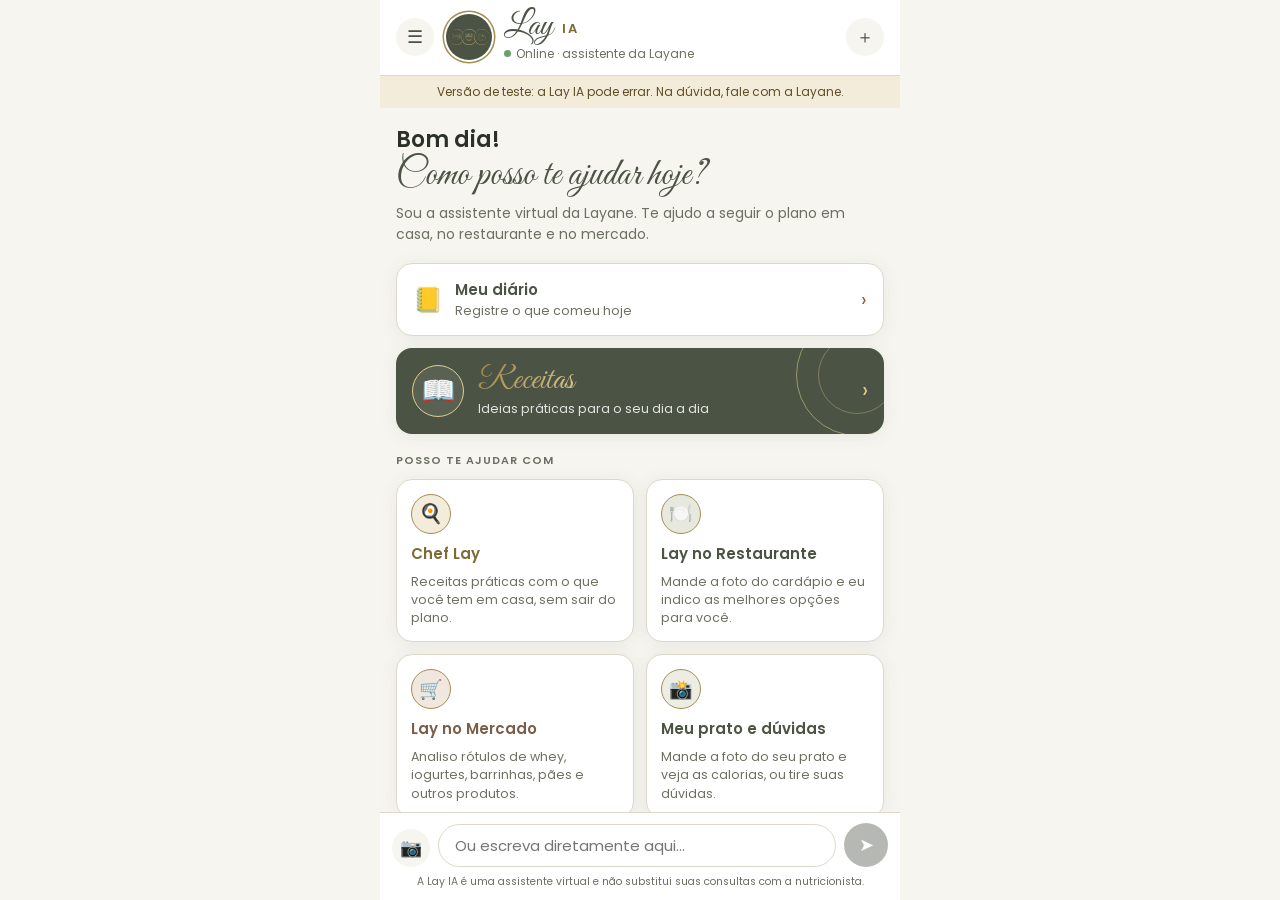
==== commit 178c081c: "Add a food diary with daily and weekly summaries After each Meu prato result the app asks "Foi isso " ====
--- a/app/index.html
+++ b/app/index.html
@@ -90,6 +90,18 @@
 .preview{display:none;align-items:center;gap:10px;margin-bottom:8px;background:var(--verde-bg);border-radius:12px;padding:6px}
 .preview.show{display:flex}
 .preview img{width:48px;height:48px;object-fit:cover;border-radius:8px}
+.miniaturas{display:flex;gap:4px}
+.bolha .fotos{display:grid;grid-template-columns:repeat(2,1fr);gap:4px}
+.bolha .fotos img{width:100%;aspect-ratio:1;object-fit:cover}
+.estimativas{margin-top:10px;display:flex;flex-direction:column;gap:8px}
+.est-rest{border:1px solid var(--borda);border-radius:12px;padding:10px 12px;background:var(--branco)}
+.est-rest .topo-est{display:flex;justify-content:space-between;gap:8px;align-items:baseline}
+.est-rest .topo-est b{color:var(--verde)}
+.est-rest .kcal{font-weight:700;color:var(--verde);white-space:nowrap}
+.est-rest small{display:block;color:var(--texto-muted);font-size:11.5px;margin-top:2px}
+.est-rest details{margin-top:6px;font-size:12px}
+.est-rest summary{cursor:pointer;color:var(--ouro-escuro)}
+.est-rest li{margin-left:16px}
 .preview span{flex:1;font-size:12.5px;color:var(--texto-muted)}
 .preview button{border:none;background:none;font-size:18px;color:var(--texto-muted);cursor:pointer;padding:4px 8px}
 .linha{display:flex;align-items:flex-end;gap:8px}
@@ -203,6 +215,59 @@
 .menu button:hover,.menu a:hover{background:var(--verde-bg)}
 .menu .sep{height:1px;background:var(--borda);margin:8px 0}
 .menu .info{font-size:12px;color:var(--texto-muted);line-height:1.5;margin-top:auto}
+/* diário */
+.diario-pergunta{margin-top:10px;border-top:1px dashed var(--borda);padding-top:10px}
+.diario-pergunta p{font-size:13px;margin-bottom:6px}
+.diario-pergunta .linha-salvar{display:flex;gap:6px;flex-wrap:wrap;align-items:center}
+.diario-pergunta select{font:inherit;font-size:13px;padding:7px 8px;border:1px solid var(--borda);border-radius:10px;background:var(--branco);color:var(--texto)}
+.btn-diario{font:inherit;font-size:13px;font-weight:600;border:none;border-radius:10px;padding:8px 12px;background:var(--verde);color:#fff;cursor:pointer}
+.btn-diario.leve{background:var(--verde-light);color:var(--verde)}
+.salvo{font-size:13px;color:#1f5c41}
+.salvo button{font:inherit;font-size:12.5px;border:none;background:none;color:var(--ouro-escuro);text-decoration:underline;cursor:pointer;padding:0 0 0 4px}
+.banner-diario{width:100%;display:flex;align-items:center;gap:12px;background:var(--branco);border:1px solid var(--borda);border-radius:var(--radius);padding:14px 16px;margin-bottom:12px;cursor:pointer;text-align:left;font-family:inherit;box-shadow:var(--shadow)}
+.banner-diario .ic{font-size:24px}
+.banner-diario b{display:block;color:var(--verde);font-size:15px}
+.banner-diario span{font-size:12.5px;color:var(--texto-muted)}
+.banner-diario .seta{margin-left:auto;color:var(--ouro-escuro);font-size:20px}
+.dia-nav{display:flex;align-items:center;justify-content:space-between;margin-bottom:10px}
+.dia-nav button{font:inherit;border:1px solid var(--borda);background:var(--branco);border-radius:10px;padding:6px 12px;color:var(--verde);cursor:pointer}
+.dia-nav button:disabled{opacity:.35}
+.dia-nav b{font-size:15px}
+.abas{display:flex;gap:6px;margin-bottom:14px}
+.abas button{flex:1;font:inherit;font-size:13.5px;font-weight:600;padding:9px;border-radius:12px;border:1px solid var(--borda);background:var(--branco);color:var(--texto-muted);cursor:pointer}
+.abas button.on{background:var(--verde);border-color:var(--verde);color:#fff}
+.tot-dia{background:var(--verde);color:#fff;border-radius:var(--radius);padding:14px 16px;margin-bottom:12px}
+.tot-dia .kcal{font-size:28px;font-weight:600}
+.tot-dia .kcal small{font-size:13px;font-weight:400;opacity:.85}
+.tot-dia .macros{display:flex;gap:16px;margin-top:6px;font-size:12.5px;opacity:.95}
+.tot-dia .macros b{font-size:15px;display:block}
+.ref-bloco{background:var(--branco);border:1px solid var(--borda);border-radius:var(--radius);padding:10px 14px;margin-bottom:10px}
+.ref-bloco h3{font-size:14px;color:var(--verde);display:flex;justify-content:space-between;margin-bottom:4px}
+.ref-bloco h3 span{color:var(--texto-muted);font-weight:500;font-size:13px}
+.reg{display:flex;gap:8px;align-items:flex-start;padding:7px 0;border-top:1px solid var(--verde-bg);font-size:13px}
+.reg:first-of-type{border-top:none}
+.reg div{flex:1}
+.reg small{display:block;color:var(--texto-muted);font-size:12px;margin-top:2px}
+.reg .k{font-weight:600;color:var(--verde);white-space:nowrap}
+.reg button{border:none;background:none;color:var(--texto-muted);font-size:15px;cursor:pointer;padding:0 2px}
+.ref-vazia{font-size:12.5px;color:var(--texto-muted)}
+.semana-graf{background:var(--branco);border:1px solid var(--borda);border-radius:var(--radius);padding:14px 12px 10px;margin-bottom:12px}
+.barras{display:flex;align-items:flex-end;gap:2px;height:150px;border-bottom:1px solid var(--borda)}
+.barras .col{flex:1;display:flex;flex-direction:column;align-items:center;justify-content:flex-end;height:100%;cursor:pointer;background:none;border:none;padding:0 3px;font:inherit}
+.barras .bar{width:100%;max-width:30px;background:var(--verde);border-radius:4px 4px 0 0;min-height:0}
+.barras .col.hoje .bar{background:var(--ouro)}
+.barras .col.sel .bar{outline:2px solid var(--ouro-escuro);outline-offset:1px}
+.dias{display:flex;gap:2px;margin-top:4px}
+.dias span{flex:1;text-align:center;font-size:11px;color:var(--texto-muted)}
+.graf-info{font-size:12.5px;color:var(--texto);margin-top:8px;min-height:18px;text-align:center}
+.tiles{display:grid;grid-template-columns:repeat(2,1fr);gap:8px;margin-bottom:12px}
+.tile{background:var(--branco);border:1px solid var(--borda);border-radius:14px;padding:10px 12px}
+.tile small{display:block;font-size:11.5px;color:var(--texto-muted)}
+.tile b{font-size:19px;color:var(--texto)}
+.tile span{font-size:12px;color:var(--texto-muted)}
+.tabela-semana{width:100%;border-collapse:collapse;font-size:12.5px;background:var(--branco);border-radius:12px;overflow:hidden}
+.tabela-semana td,.tabela-semana th{padding:6px 8px;border-bottom:1px solid var(--verde-bg);text-align:right}
+.tabela-semana td:first-child,.tabela-semana th:first-child{text-align:left}
 </style>
 </head>
 <body>
@@ -225,13 +290,13 @@
 
   <footer class="entrada">
     <div class="preview" id="preview">
-      <img id="previewImg" alt="Foto anexada">
-      <span>Foto anexada</span>
+      <div class="miniaturas" id="miniaturas"></div>
+      <span id="previewTxt">Foto anexada</span>
       <button id="btnTirarFoto" aria-label="Remover foto">✕</button>
     </div>
     <div class="linha">
       <button class="btn-icone" id="btnFoto" aria-label="Enviar foto">📷</button>
-      <input type="file" id="arquivo" accept="image/*" hidden>
+      <input type="file" id="arquivo" accept="image/*" multiple hidden>
       <textarea id="texto" rows="1" placeholder="Escreva sua mensagem…"></textarea>
       <button class="btn-enviar" id="btnEnviar" aria-label="Enviar" disabled>➤</button>
     </div>
@@ -243,6 +308,7 @@
 <nav class="menu" id="menu" aria-label="Menu">
   <img class="menu-logo" src="marca/logo-horizontal.jpg" alt="Layane Moura · Nutricionista Clínica · CRN 18985">
   <button data-ir="inicio">🏠 Início</button>
+  <button data-ir="diario">📒 Meu diário</button>
   <button data-ir="receitas">📖 Receitas</button>
   <button data-modo="chef">🍳 Chef Lay</button>
   <button data-modo="restaurante">🍽️ Lay no Restaurante</button>
@@ -267,7 +333,7 @@
   restaurante: {
     nome: 'Lay no Restaurante', ic: '🍽️', cor: 'var(--rest)', bg: 'var(--rest-bg)',
     desc: 'Mande a foto do cardápio e eu indico as melhores opções para você.',
-    abertura: 'Saiu para comer? 🍽️ Me manda uma foto ou o PDF do cardápio e me diz o que você quer priorizar (ex.: mais proteína, algo mais leve).',
+    abertura: 'Saiu pra comer? 🍽️ Me manda as fotos do cardápio (pode mandar até 4 páginas de uma vez) e me diz o que quer priorizar, ou qual prato escolheu. Eu indico as melhores opções e estimo as calorias por pessoa.',
     placeholder: 'Ex.: quero algo com mais proteína',
     sugestoes: ['Mais proteína', 'Algo mais leve', 'Estou com muita fome']
   },
@@ -291,7 +357,8 @@
 let modoAtual = null;   // null = tela inicial
 let voltarPara = null;  // tela para onde o botão ← leva
 let historico = [];     // [{papel:'eu'|'ia', texto, imagem}]
-let fotoPendente = null;
+let fotoPendente = [];   // até 4 fotos por mensagem (ex.: cardápio de várias páginas)
+const MAX_FOTOS = 4;
 
 const $ = id => document.getElementById(id);
 const conteudo = $('conteudo'), texto = $('texto'), btnEnviar = $('btnEnviar');
@@ -312,6 +379,7 @@
       <h2>${oi}! <em>Como posso te ajudar hoje?</em></h2>
       <p>Sou a assistente virtual da Layane. Te ajudo a seguir o plano em casa, no restaurante e no mercado.</p>
     </div>
+    ${bannerDiario()}
     <button class="banner-receitas" data-ir="receitas">
       <div class="ic">📖</div>
       <div><strong>Receitas</strong><span>Ideias práticas para o seu dia a dia</span></div>
@@ -366,12 +434,12 @@
 // ====== Envio ======
 async function enviar(textoForcado) {
   const msg = (textoForcado ?? texto.value).trim();
-  if (!msg && !fotoPendente) return;
-  if (!modoAtual) abrirModo(fotoPendente && !msg ? 'duvidas' : adivinharModo(msg));
+  if (!msg && !fotoPendente.length) return;
+  if (!modoAtual) abrirModo(fotoPendente.length && !msg ? 'duvidas' : adivinharModo(msg));
   document.querySelectorAll('.sugestoes').forEach(e => e.remove());
 
-  const foto = fotoPendente;
-  addMsg('eu', (foto ? `<img src="${foto}" alt="Foto enviada">` : '') + (msg ? `<p>${esc(msg)}</p>` : ''));
+  const foto = fotoPendente.length ? [...fotoPendente] : null;   // lista de fotos (ou null)
+  addMsg('eu', (foto ? (foto.length > 1 ? `<div class="fotos">${foto.map(f => `<img src="${f}" alt="Foto enviada">`).join('')}</div>` : `<img src="${foto[0]}" alt="Foto enviada">`) : '') + (msg ? `<p>${esc(msg)}</p>` : ''));
   historico.push({papel:'eu', texto: msg, imagem: foto});
   texto.value = ''; limparFoto(); ajustarAltura(); atualizarBotao();
 
@@ -417,6 +485,8 @@
   if (clinico && !foto && !(modo === 'duvidas' && ehRefeicao(msg))) return encaminhar();
   if (!iaLigada()) return respostaDemo(modo, msg, foto);
   if (modo === 'duvidas') return gerarDemo(modo, msg, foto);  // prato pela TACO; dúvidas caem em conversarComIA
+  // no Restaurante, depois de registrar um prato, as próximas falas podem ser correções ("o suco é de maracujá")
+  if (modo === 'restaurante' && !foto && ultimoPrato) return analisarPrato(msg, null, 'restaurante');
   return conversarComIA(modo, msg, foto);
 }
 
@@ -444,11 +514,13 @@
     const r = await fetch(LAY_CONFIG.iaUrl, {
       method: 'POST', signal: ctrl.signal,
       headers: {'Content-Type': 'application/json', 'Authorization': `Bearer ${LAY_CONFIG.supabaseAnonKey}`, 'apikey': LAY_CONFIG.supabaseAnonKey},
-      body: JSON.stringify({modo, texto: msg || '', imagem: foto || undefined, mensagens})
+      body: JSON.stringify({modo, texto: msg || '', imagens: foto || undefined, mensagens})
     });
     if (!r.ok) throw new Error('IA ' + r.status);
     const ia = await r.json();
-    return formatar(ia.texto || '') + (ia.encaminhar_layane ? botaoWhatsApp() : '');
+    // foto de comida servida (não de cardápio) no Restaurante: registra como refeição, igual ao "Meu prato"
+    if (modo === 'restaurante' && foto && ia.foto_e_refeicao) return analisarPrato(msg, foto, 'restaurante');
+    return formatar(ia.texto || '') + (ia.estimativas?.length ? await estimativasRestaurante(ia.estimativas) : '') + (ia.encaminhar_layane ? botaoWhatsApp() : '');
   } catch {
     return '<p>Não consegui responder agora 😕 Tenta de novo daqui a pouquinho. Se for urgente, fala com a Layane.</p>' + botaoWhatsApp();
   } finally { clearTimeout(t); }
@@ -543,57 +615,113 @@
     const r = await fetch(LAY_CONFIG.iaUrl, {
       method: 'POST', signal: ctrl.signal,
       headers: {'Content-Type': 'application/json', 'Authorization': `Bearer ${LAY_CONFIG.supabaseAnonKey}`, 'apikey': LAY_CONFIG.supabaseAnonKey},
-      body: JSON.stringify({texto: msg || '', imagem: foto || undefined})
+      body: JSON.stringify({texto: msg || '', imagens: foto || undefined, ...contextoPrato()})
     });
     if (!r.ok) throw new Error('IA ' + r.status);
     return await r.json();
   } finally { clearTimeout(t); }
 }
 
+// Itens da IA -> itens calculáveis pela TACO. Sem medida caseira cadastrada, usa o peso que a IA estimou;
+// alimento que a tabela não tem (tambaqui, vinagrete) tenta o equivalente simples que a IA sugeriu, como aproximação
+function itensDaIA(lista) {
+  return lista.flatMap(it => {
+    let r = Nutricao.lerPrato(fraseDoItem(it));
+    // medida que o leitor não conhece ("ponta de faca"): tenta só o nome do alimento, com o peso que a IA estimou
+    if (r.length === 1 && !r[0].alimento && it.gramas_estimados > 0) {
+      const [s] = Nutricao.lerPrato(fraseDoItem({...it, quantidade: null, medida: null, tamanho: null}));
+      if (s?.alimento) { s.texto = r[0].texto; s.qtdTexto = ''; s.gramas = null; r = [s]; }
+    }
+    if (r.length !== 1) return r;
+    let [i] = r;
+    if (it.equivalente && (!i.alimento || i.foraDaTaco)) {
+      const [e] = Nutricao.lerPrato(fraseDoItem({...it, alimento: it.equivalente, preparo: null}));
+      if (e?.alimento && !e.foraDaTaco) { e.texto = i.texto; e.busca = i.busca || it.alimento; e.exato = false; i = e; }
+    }
+    if (i.alimento && i.gramas == null && it.gramas_estimados > 0) {
+      i.gramas = it.gramas_estimados; i.gramasIA = true; i.semMedida = false; i.unidade = 'g';
+      const medIA = [it.quantidade == null ? '' : String(it.quantidade).replace('.', ','), it.medida, it.tamanho].filter(Boolean).join(' ');
+      i.qtdTexto = (medIA ? medIA + ' ' : '') + `(≈ ${Math.round(it.gramas_estimados)} g, peso estimado)`;
+    }
+    return [i];
+  });
+}
+
+async function estimativasRestaurante(lista) {
+  try { await Nutricao.carregar(); } catch { return ''; }
+  const r = n => Math.round(n);
+  const cards = lista.map(p => {
+    const itens = itensDaIA(p.itens || []), tot = Nutricao.calcular(itens);
+    const k = proxEscolha++; escolhas[k] = {titulo: p.nome, itens};
+    const fora = itens.filter(i => !i.calc).map(i => i.texto);
+    const calc = itens.filter(i => i.calc).length;
+    const kcalTxt = !calc ? 'sem cálculo' : `≈ ${r(tot.kcal)} kcal${fora.length ? ' (parcial)' : ''}`;
+    return `<div class="est-rest"><div class="topo-est"><b>${esc(p.nome)}</b><span class="kcal">${kcalTxt}</span></div>
+      <small>${esc(p.porcao || 'por pessoa')} · P ${r(tot.prot)} g · C ${r(tot.carbo)} g · G ${r(tot.gord)} g${fora.length ? ` · sem cálculo: ${esc(fora.join(', '))}` : ''}</small>
+      <details><summary>Como calculei</summary><ul>${itens.map(i => `<li>${esc(i.alimento?.nome || i.texto)}${i.exato ? '' : ' (aproximação)'}: ${i.gramas != null ? r(i.gramas) + ' g' : 'sem peso'}${i.calc ? ` · ${r(i.calc.kcal)} kcal` : ''}</li>`).join('')}</ul></details>
+      ${calc ? `<div class="diario-pergunta" id="de-${k}">${blocoSalvarEscolha(k)}</div>` : ''}</div>`;
+  }).join('');
+  return `<div class="estimativas">${cards}</div><p class="mini">Estimativa por pessoa: porções estimadas pela Lay IA a partir do cardápio, calorias pela ${Nutricao.fonte}. O preparo do restaurante (óleo, molhos) pode mudar bastante o valor.</p>`;
+}
+
+// A refeição já registrada nesta conversa vai junto, pra IA entender correções ("o queijo é muçarela", "faltou o pão")
+function contextoPrato() {
+  const ant = ultimoPrato && pratos[ultimoPrato];
+  if (!ant) return {};
+  const anterior = ant.itens.map(i => `- ${i.texto}${i.alimento ? ` (calculado como ${i.alimento.nome}` + (i.gramas != null ? `, ${Math.round(i.gramas)} g)` : ', sem peso)') : ' (não encontrado na tabela)'}`).join('\n');
+  const mensagens = historico.slice(0, -1).filter(h => h.papel === 'eu' && h.texto).slice(-4).map(h => ({papel: 'eu', texto: h.texto}));
+  return {anterior, mensagens};
+}
+
 // Transforma cada item da IA numa frase curta que o leitor de medidas já entende
 function fraseDoItem(i) {
   const n = i.quantidade == null ? '' : i.quantidade === 0.5 ? 'meia' : String(i.quantidade).replace('.', ',');
   const med = (i.medida || '').trim();
-  const comida = [i.alimento, i.preparo].filter(Boolean).join(' ');
+  const bebida = /^(suco|vitamina|caf|leite|ch[aá] |refrigerante|[aá]gua)/i.test(i.alimento || '');
+  const comida = [i.alimento, bebida && /^crua?$/i.test(i.preparo || '') ? null : i.preparo].filter(Boolean).join(' ');
   if (/^(g|gramas?|ml)$/i.test(med) && n) return `${n}${med.toLowerCase().startsWith('m') ? 'ml' : 'g'} de ${comida}`;
   return [n, med, i.tamanho, med ? 'de' : '', comida].filter(Boolean).join(' ');
 }
 
-async function analisarPrato(msg, foto) {
+async function analisarPrato(msg, foto, modoConversa = 'duvidas') {
   const temFoto = !!foto;
   try { await Nutricao.carregar(); } catch { return demoPrato(msg, temFoto); }
-  let novos = null, viaIA = false, erroIA = null, semIA = false;
+  let novos = null, viaIA = false, erroIA = null, semIA = false, acaoIA = null;
   // Frase simples que o leitor local entendeu por inteiro (alimento certo e gramas de cada item): não gasta IA
-  if (!foto && ehRefeicao(msg)) {
+  if (!foto && ehRefeicao(msg) && !(iaLigada() && ultimoPrato)) {   // com refeição na conversa, a IA vê se é correção
     const local = Nutricao.lerPrato(msg);
     if (local.length && local.every(i => i.alimento && i.exato && i.gramas != null && !i.foraDaTaco && !i.semDado)) { novos = local; semIA = true; }
   }
   if (iaLigada() && !novos) {
     try {
       const ia = await interpretarComIA(msg, foto);
-      if (!ia.e_refeicao && !temFoto && !SOMAR.test(msg || '')) return conversarComIA('duvidas', msg, null);
-      if (ia.itens?.length) { novos = Nutricao.lerPrato(ia.itens.map(fraseDoItem).join(', ')); viaIA = true; }
+      if (!ia.e_refeicao && !temFoto && !SOMAR.test(msg || '')) return conversarComIA(modoConversa, msg, null);
+      if (ia.itens?.length) { novos = itensDaIA(ia.itens); viaIA = true; acaoIA = ia.acao; }
     } catch (e) { erroIA = e.name === 'AbortError' ? 'demorou demais' : e.message; /* sem internet ou IA fora: usa o leitor local */ }
   }
   if (!novos) novos = msg ? Nutricao.lerPrato(msg) : [];
   if (!novos.length) return demoPrato(msg, temFoto);
   // "tbm comi um pedaço de bife": soma ao prato anterior desta conversa
-  const anterior = SOMAR.test(msg) && ultimoPrato && pratos[ultimoPrato];
+  // "corrige": a IA devolve a refeição inteira já corrigida; "soma" (ou "tbm comi..."): junta ao prato anterior
+  const corrigido = acaoIA === 'corrige' && ultimoPrato && pratos[ultimoPrato];
+  const anterior = !corrigido && (acaoIA === 'soma' || (!acaoIA && SOMAR.test(msg))) && ultimoPrato && pratos[ultimoPrato];
   const itens = anterior ? [...anterior.itens.map(i => ({...i})), ...novos] : novos;
   const id = proxPrato++;
-  pratos[id] = {itens, temFoto, soFoto: temFoto && !msg, somado: !!anterior, viaIA, erroIA, semIA};
+  const base = (corrigido || anterior) ? ultimoPrato : null;
+  pratos[id] = {itens, temFoto: temFoto || !!corrigido?.temFoto, soFoto: temFoto && !msg, somado: !!anterior, corrigido: !!corrigido, viaIA, erroIA, semIA,
+    cadeia: [...(base && pratos[base]?.cadeia || []), `${SESSAO}:${id}`]};
   ultimoPrato = id;
   return `<div class="prato-res" data-prato="${id}">${desenharPrato(id)}</div>`;
 }
 
 function desenharPrato(id) {
-  const {itens, temFoto, soFoto, somado, viaIA, erroIA, semIA} = pratos[id];
+  const {itens, temFoto, soFoto, somado, corrigido, viaIA, erroIA, semIA} = pratos[id];
   const tot = Nutricao.calcular(itens);
   const r = n => Math.round(n);
   const calculados = itens.filter(i => i.calc), faltam = itens.length - calculados.length;
-  const todosEmGramas = itens.every(i => i.calc && /\d\s*(g|ml)\b/.test(i.qtdTexto));
+  const todosEmGramas = itens.every(i => i.calc && !i.gramasIA && /\d\s*(g|ml)\b/.test(i.qtdTexto));
   const conf = !faltam && todosEmGramas ? ['Boa', 'quantidades em gramas', '#1f5c41', 'var(--verde-light)']
-             : !faltam ? ['Média', itens.some(i => !i.exato) ? 'inclui aproximação' : 'medidas caseiras convertidas', '#5E4F25', '#F3ECDA']
+             : !faltam ? ['Média', itens.some(i => !i.exato) ? 'inclui aproximação' : itens.some(i => i.gramasIA) ? 'inclui peso estimado' : 'medidas caseiras convertidas', '#5E4F25', '#F3ECDA']
              : ['Parcial', `${faltam} ${faltam > 1 ? 'itens ficaram' : 'item ficou'} de fora do total`, '#842029', '#F8D7DA'];
   const qtdMostrada = i => esc(i.gramas != null && !/\d\s*(g|ml)\b/.test(i.qtdTexto) ? `${i.qtdTexto} (${r(i.gramas)}${i.unidade || 'g'})` : i.qtdTexto);
   const linha = (i, k) => {
@@ -606,7 +734,7 @@
     return `<tr${perguntas(i).length ? ' class="duvida"' : ''}><td>${nome}</td><td>${qtdMostrada(i)}</td><td>${valor}</td></tr>`;
   };
   const blocos = itens.map((i, k) => perguntaHtml(id, i, k)).join('');
-  return `<p>${somado ? 'Somei ao que você já tinha me contado. Refeição completa' : soFoto && viaIA ? 'Pela foto, identifiquei' : calculados.length ? 'Calculei pelos alimentos que você escreveu' : 'Encontrei estes alimentos'}${soFoto && viaIA ? '' : temFoto && !viaIA ? ' (a leitura da foto entra quando a IA estiver conectada)' : viaIA && temFoto ? ' e pela foto' : ''}:</p>
+  return `<p>${corrigido ? 'Corrigi a refeição com o que você me explicou. Ficou assim' : somado ? 'Somei ao que você já tinha me contado. Refeição completa' : soFoto && viaIA ? 'Pela foto, identifiquei' : calculados.length ? 'Calculei pelos alimentos que você escreveu' : 'Encontrei estes alimentos'}${corrigido || somado || (soFoto && viaIA) ? '' : temFoto && !viaIA ? ' (a leitura da foto entra quando a IA estiver conectada)' : viaIA && temFoto ? ' e pela foto' : ''}:</p>
     <div class="estimativa">
       ${calculados.length ? `<div class="est-topo"><span>${faltam ? 'Total parcial' : 'Total estimado'}</span><b>${r(tot.kcal)} kcal</b></div>
       <div class="est-macros"><div><b>${r(tot.prot)}g</b>proteína</div><div><b>${r(tot.carbo)}g</b>carbo</div><div><b>${r(tot.gord)}g</b>gordura</div></div>` : ''}
@@ -618,7 +746,8 @@
       <b>📋 Comparando com o seu plano</b>
       <p>Seu plano ainda não está cadastrado no app. Quando a Layane cadastrar, eu comparo automaticamente com o que está previsto para essa refeição.</p>
     </div>` : ''}
-    <p class="mini">Valores da ${Nutricao.fonte}${itens.some(i => i.alimento?.id >= 9000 && i.alimento.id < 100000) ? '; itens que a TACO não tem, da tabela de Pinheiro et al. (4ª ed.)' : ''}${itens.some(i => i.alimento?.prep) ? '; preparações cadastradas pela nutricionista' : ''}. Medidas caseiras do Web Diet e de Pinheiro et al. Óleo do preparo e molhos só entram se você escrever.</p>
+    <p class="mini">Valores da ${Nutricao.fonte}${itens.some(i => i.alimento?.id >= 9000 && i.alimento.id < 100000) ? '; itens que a TACO não tem, da tabela de Pinheiro et al. (4ª ed.)' : ''}${itens.some(i => i.alimento?.ibge) ? '; itens que a TACO não tem, da POF 2008-2009 (IBGE)' : ''}${itens.some(i => i.alimento?.marca) ? '; produtos de marca pela tabela nutricional do próprio restaurante' : ''}${itens.some(i => i.alimento?.prep) ? '; preparações cadastradas pela nutricionista' : ''}. Medidas caseiras do Web Diet, de Pinheiro et al. e do IBGE. Óleo do preparo e molhos só entram se você escrever.</p>
+    ${calculados.length ? `<div class="diario-pergunta" id="dp-${id}">${blocoSalvar(id)}</div>` : ''}
     ${iaLigada() ? `<p class="mini">${viaIA ? '✨ Alimentos identificados pela Lay IA.' : semIA ? '✓ Entendi direto pela tabela, sem precisar da IA.' : `Leitor local${erroIA ? ` (IA indisponível: ${esc(erroIA)})` : ''}.`}</p>` : ''}`;
 }
 
@@ -707,20 +836,26 @@
 // ====== Foto ======
 $('btnFoto').onclick = () => $('arquivo').click();
 $('arquivo').onchange = e => {
-  const f = e.target.files[0];
-  if (!f) return;
-  const leitor = new FileReader();
-  leitor.onload = () => reduzirImagem(leitor.result, 1280).then(url => {
-    fotoPendente = url;
-    $('previewImg').src = url;
-    $('preview').classList.add('show');
-    atualizarBotao();
+  const arquivos = [...e.target.files].slice(0, MAX_FOTOS - fotoPendente.length);
+  e.target.value = '';
+  arquivos.forEach(f => {
+    const leitor = new FileReader();
+    leitor.onload = () => reduzirImagem(leitor.result, 1280).then(url => {
+      if (fotoPendente.length < MAX_FOTOS) fotoPendente.push(url);
+      mostrarPreview();
+    });
+    leitor.readAsDataURL(f);
   });
-  leitor.readAsDataURL(f);
-  e.target.value = '';
 };
+function mostrarPreview() {
+  $('miniaturas').innerHTML = fotoPendente.map(u => `<img src="${u}" alt="Foto anexada">`).join('');
+  const n = fotoPendente.length;
+  $('previewTxt').textContent = n > 1 ? `${n} fotos anexadas${n < MAX_FOTOS ? ' (toque em 📷 pra mais)' : ''}` : `Foto anexada${MAX_FOTOS > 1 ? ' (pode mandar até 4)' : ''}`;
+  $('preview').classList.toggle('show', n > 0);
+  atualizarBotao();
+}
 $('btnTirarFoto').onclick = () => { limparFoto(); atualizarBotao(); };
-function limparFoto() { fotoPendente = null; $('preview').classList.remove('show'); }
+function limparFoto() { fotoPendente = []; $('preview').classList.remove('show'); }
 
 // Reduz fotos grandes do celular antes de enviar (economiza internet e custo da IA).
 function reduzirImagem(src, max) {
@@ -740,10 +875,130 @@
 
 // ====== Entrada de texto ======
 function ajustarAltura() { texto.style.height = 'auto'; texto.style.height = Math.min(texto.scrollHeight, 120) + 'px'; }
-function atualizarBotao() { btnEnviar.disabled = !texto.value.trim() && !fotoPendente; }
+function atualizarBotao() { btnEnviar.disabled = !texto.value.trim() && !fotoPendente.length; }
 texto.addEventListener('input', () => { ajustarAltura(); atualizarBotao(); });
 texto.addEventListener('keydown', e => { if (e.key === 'Enter' && !e.shiftKey) { e.preventDefault(); enviar(); } });
 btnEnviar.onclick = () => enviar();
+
+// ====== Diário alimentar (fica salvo só neste celular) ======
+const SESSAO = Date.now().toString(36);
+const DIARIO_KEY = 'lay_diario_v1';
+const REFEICOES = ['Café da manhã', 'Lanche da manhã', 'Almoço', 'Lanche da tarde', 'Jantar', 'Ceia'];
+const escolhas = {}; let proxEscolha = 1;
+const lerDiario = () => { try { return JSON.parse(localStorage.getItem(DIARIO_KEY)) || []; } catch { return []; } };
+const gravarDiario = d => { try { localStorage.setItem(DIARIO_KEY, JSON.stringify(d)); return true; } catch { return false; } };
+const diaISO = (d = new Date()) => `${d.getFullYear()}-${String(d.getMonth() + 1).padStart(2, '0')}-${String(d.getDate()).padStart(2, '0')}`;
+const refeicaoAgora = () => { const h = new Date().getHours(); return h < 10 ? 0 : h < 12 ? 1 : h < 15 ? 2 : h < 18 ? 3 : h < 21 ? 4 : 5; };
+const seletorRefeicao = sel => `<select aria-label="Refeição">${REFEICOES.map((r, i) => `<option value="${i}"${i === sel ? ' selected' : ''}>${r}</option>`).join('')}</select>`;
+const somaRegistro = itens => itens.reduce((t, i) => ({kcal: t.kcal + i.kcal, prot: t.prot + i.prot, carbo: t.carbo + i.carbo, gord: t.gord + i.gord}), {kcal: 0, prot: 0, carbo: 0, gord: 0});
+const itensParaDiario = itens => itens.filter(i => i.calc).map(i => ({nome: i.alimento.nome, qtd: i.qtdTexto || '', gramas: Math.round(i.gramas),
+  kcal: i.calc.kcal, prot: i.calc.prot, carbo: i.calc.carbo, gord: i.calc.gord}));
+
+function blocoSalvar(id) {
+  const reg = lerDiario().find(e => e.cadeia?.includes(`${SESSAO}:${id}`) && e.prato === `${SESSAO}:${id}`);
+  if (reg) return `<span class="salvo">✓ Salvo no diário · ${REFEICOES[reg.refeicao]}<button data-ir="diario">ver meu dia</button></span>`;
+  const sub = pratos[id].cadeia.length > 1 && lerDiario().some(e => e.cadeia?.some(c => pratos[id].cadeia.includes(c)));
+  return `<p>📒 Foi isso que você comeu?${sub ? ' Salvar substitui o registro anterior desta refeição.' : ''}</p>
+    <div class="linha-salvar">${seletorRefeicao(refeicaoAgora())}<button class="btn-diario" data-salvar-prato="${id}">Salvar no diário</button></div>`;
+}
+function blocoSalvarEscolha(k) {
+  if (escolhas[k].salvo != null) return `<span class="salvo">✓ Salvo no diário · ${REFEICOES[escolhas[k].salvo]}<button data-ir="diario">ver meu dia</button></span>`;
+  return `<div class="linha-salvar">${seletorRefeicao(refeicaoAgora())}<button class="btn-diario leve" data-salvar-escolha="${k}">Escolhi este · salvar no diário</button></div>`;
+}
+function salvarNoDiario(reg) {
+  // um prato corrigido ("o suco é de maracujá") substitui o registro da versão anterior
+  const d = lerDiario().filter(e => !(reg.cadeia && e.cadeia?.some(c => reg.cadeia.includes(c))));
+  d.push(reg);
+  return gravarDiario(d);
+}
+document.addEventListener('click', e => {
+  const b = e.target.closest('[data-salvar-prato], [data-salvar-escolha]');
+  if (!b) return;
+  const caixa = b.closest('.diario-pergunta'), refeicao = +caixa.querySelector('select').value;
+  const agora = new Date(), base = {id: Date.now(), data: diaISO(agora), hora: agora.toTimeString().slice(0, 5), refeicao};
+  let ok;
+  if (b.dataset.salvarPrato) {
+    const id = +b.dataset.salvarPrato, p = pratos[id], itens = itensParaDiario(p.itens);
+    ok = salvarNoDiario({...base, titulo: itens.map(i => i.nome.split(',')[0]).slice(0, 4).join(', '), itens, tot: somaRegistro(itens),
+      origem: p.temFoto ? 'foto' : 'texto', prato: `${SESSAO}:${id}`, cadeia: p.cadeia});
+    if (ok) caixa.innerHTML = blocoSalvar(id);
+  } else {
+    const k = +b.dataset.salvarEscolha, esc0 = escolhas[k], itens = itensParaDiario(esc0.itens);
+    ok = salvarNoDiario({...base, titulo: esc0.titulo, itens, tot: somaRegistro(itens), origem: 'restaurante'});
+    if (ok) { esc0.salvo = refeicao; caixa.innerHTML = blocoSalvarEscolha(k); }
+  }
+  if (!ok) caixa.insertAdjacentHTML('beforeend', '<p class="mini">Não consegui salvar neste celular (modo privado ou memória cheia).</p>');
+});
+
+function bannerDiario() {
+  const hoje = lerDiario().filter(e => e.data === diaISO());
+  const kcal = Math.round(hoje.reduce((s, e) => s + e.tot.kcal, 0));
+  return `<button class="banner-diario" data-ir="diario"><div class="ic">📒</div>
+    <div><b>Meu diário</b><span>${hoje.length ? `Hoje: ${hoje.length} ${hoje.length > 1 ? 'registros' : 'registro'} · ≈ ${kcal.toLocaleString('pt-BR')} kcal` : 'Registre o que comeu hoje'}</span></div><div class="seta">›</div></button>`;
+}
+
+let diarioAba = 'dia', diarioData = diaISO();
+const dataLonga = iso => { const [a, m, d] = iso.split('-').map(Number); const dt = new Date(a, m - 1, d);
+  return iso === diaISO() ? 'Hoje' : dt.toLocaleDateString('pt-BR', {weekday: 'long', day: '2-digit', month: '2-digit'}); };
+const somarDias = (iso, n) => { const [a, m, d] = iso.split('-').map(Number); return diaISO(new Date(a, m - 1, d + n)); };
+
+function telaDiario() {
+  modoAtual = null; voltarPara = telaInicio;
+  document.querySelector('.app').classList.add('sem-entrada');
+  $('btnVoltar').hidden = false; $('btnMenu').hidden = true;
+  const r = n => Math.round(n);
+  const todos = lerDiario();
+  const abas = `<div class="abas"><button class="${diarioAba === 'dia' ? 'on' : ''}" data-aba="dia">Resumo do dia</button><button class="${diarioAba === 'semana' ? 'on' : ''}" data-aba="semana">Resumo da semana</button></div>`;
+  let corpo;
+  if (diarioAba === 'dia') {
+    const doDia = todos.filter(e => e.data === diarioData), tot = somaRegistro(doDia.map(e => e.tot));
+    corpo = `<div class="dia-nav"><button data-dia="-1" aria-label="Dia anterior">‹</button><b>${esc(dataLonga(diarioData))}</b><button data-dia="1" aria-label="Próximo dia"${diarioData >= diaISO() ? ' disabled' : ''}>›</button></div>
+      <div class="tot-dia"><div class="kcal">≈ ${r(tot.kcal).toLocaleString('pt-BR')} <small>kcal no dia</small></div>
+        <div class="macros"><div><b>${r(tot.prot)} g</b>proteína</div><div><b>${r(tot.carbo)} g</b>carbo</div><div><b>${r(tot.gord)} g</b>gordura</div></div></div>
+      ${REFEICOES.map((nome, i) => {
+        const regs = doDia.filter(e => e.refeicao === i), t = somaRegistro(regs.map(e => e.tot));
+        return `<div class="ref-bloco"><h3>${nome}<span>${regs.length ? `≈ ${r(t.kcal)} kcal` : ''}</span></h3>
+          ${regs.length ? regs.map(e => `<div class="reg"><div>${esc(e.titulo || 'Refeição')}<small>${e.hora} · ${e.itens.map(i => esc(i.nome.split(',')[0]) + (i.qtd ? ` (${esc(i.qtd)})` : '')).join(', ')}</small></div>
+            <span class="k">${r(e.tot.kcal)} kcal</span><button data-apagar-reg="${e.id}" aria-label="Apagar registro">✕</button></div>`).join('')
+          : `<div class="ref-vazia">Nada registrado.</div>`}</div>`;
+      }).join('')}
+      <button class="btn-diario" data-modo="duvidas" style="width:100%;margin:4px 0 10px">📸 Registrar uma refeição</button>`;
+  } else {
+    const dias = Array.from({length: 7}, (_, k) => somarDias(diaISO(), k - 6));
+    const porDia = dias.map(d => ({d, regs: todos.filter(e => e.data === d)})).map(x => ({...x, tot: somaRegistro(x.regs.map(e => e.tot))}));
+    const comReg = porDia.filter(x => x.regs.length), n = comReg.length || 1;
+    const med = somaRegistro(comReg.map(x => x.tot)), max = Math.max(1, ...porDia.map(x => x.tot.kcal));
+    const kcalMacros = med.prot * 4 + med.carbo * 4 + med.gord * 9 || 1, pct = v => Math.round(v * 100 / kcalMacros);
+    const nomeDia = d => { const [a, m, dd] = d.split('-').map(Number); return new Date(a, m - 1, dd).toLocaleDateString('pt-BR', {weekday: 'short'}).replace('.', ''); };
+    corpo = `<div class="semana-graf" role="img" aria-label="Calorias registradas por dia nos últimos 7 dias">
+        <div class="barras">${porDia.map(x => `<button class="col${x.d === diaISO() ? ' hoje' : ''}" data-info="${esc(dataLonga(x.d))}: ${x.regs.length ? `≈ ${r(x.tot.kcal).toLocaleString('pt-BR')} kcal · ${x.regs.length} ${x.regs.length > 1 ? 'registros' : 'registro'}` : 'sem registro'}" title="${r(x.tot.kcal)} kcal"><div class="bar" style="height:${x.tot.kcal ? Math.max(2, x.tot.kcal * 100 / max) : 0}%"></div></button>`).join('')}</div>
+        <div class="dias">${porDia.map(x => `<span>${nomeDia(x.d)}</span>`).join('')}</div>
+        <div class="graf-info" id="grafInfo">Toque numa barra pra ver o dia</div></div>
+      <div class="tiles">
+        <div class="tile"><small>Média por dia registrado</small><b>${comReg.length ? `≈ ${r(med.kcal / n).toLocaleString('pt-BR')}` : '–'}</b> <span>kcal</span></div>
+        <div class="tile"><small>Dias com registro</small><b>${comReg.length}</b> <span>de 7</span></div>
+        <div class="tile"><small>Proteína (média)</small><b>${r(med.prot / n)} g</b> <span>${comReg.length ? pct(med.prot * 4) + '% das kcal' : ''}</span></div>
+        <div class="tile"><small>Carboidrato (média)</small><b>${r(med.carbo / n)} g</b> <span>${comReg.length ? pct(med.carbo * 4) + '% das kcal' : ''}</span></div>
+        <div class="tile"><small>Gordura (média)</small><b>${r(med.gord / n)} g</b> <span>${comReg.length ? pct(med.gord * 9) + '% das kcal' : ''}</span></div>
+        <div class="tile"><small>Refeições registradas</small><b>${comReg.reduce((s, x) => s + x.regs.length, 0)}</b> <span>na semana</span></div>
+      </div>
+      <details><summary class="mini">Ver em tabela</summary>
+        <table class="tabela-semana"><tr><th>Dia</th><th>kcal</th><th>P</th><th>C</th><th>G</th></tr>
+        ${porDia.map(x => `<tr><td>${nomeDia(x.d)}</td><td>${x.regs.length ? r(x.tot.kcal) : '–'}</td><td>${x.regs.length ? r(x.tot.prot) : '–'}</td><td>${x.regs.length ? r(x.tot.carbo) : '–'}</td><td>${x.regs.length ? r(x.tot.gord) : '–'}</td></tr>`).join('')}</table></details>`;
+  }
+  conteudo.innerHTML = `<div class="livro-topo"><h2>📒 Meu diário</h2><p>Tudo que você salvar no "Meu prato" ou no Restaurante aparece aqui.</p></div>${abas}${corpo}
+    <div class="comparacao"><b>📋 Comparando com o seu plano</b><p>Quando a Layane cadastrar o seu plano, este resumo mostra quanto falta ou passou de cada refeição.</p></div>
+    <p class="mini">Valores estimados pela TACO e pelas outras tabelas do app. O diário fica salvo só neste celular: se apagar os dados do navegador ou trocar de celular, ele não vem junto.</p>`;
+  conteudo.scrollTop = 0;
+}
+document.addEventListener('click', e => {
+  const a = e.target.closest('[data-aba]'); if (a) { diarioAba = a.dataset.aba; telaDiario(); return; }
+  const dn = e.target.closest('[data-dia]'); if (dn) { diarioData = somarDias(diarioData, +dn.dataset.dia); if (diarioData > diaISO()) diarioData = diaISO(); telaDiario(); return; }
+  const ap = e.target.closest('[data-apagar-reg]');
+  if (ap && confirm('Apagar este registro do diário?')) { gravarDiario(lerDiario().filter(x => x.id !== +ap.dataset.apagarReg)); telaDiario(); return; }
+  const col = e.target.closest('.barras .col');
+  if (col) { document.querySelectorAll('.barras .col').forEach(c => c.classList.toggle('sel', c === col)); $('grafInfo').textContent = col.dataset.info; }
+});
 
 // ====== Navegação ======
 document.addEventListener('click', e => {
@@ -751,6 +1006,7 @@
   if (m) abrirModo(m.dataset.modo);
   if (e.target.closest('[data-ir="inicio"]')) { telaInicio(); fecharMenu(); }
   if (e.target.closest('[data-ir="receitas"]')) { telaReceitas(); fecharMenu(); }
+  if (e.target.closest('[data-ir="diario"]')) { telaDiario(); fecharMenu(); }
   const r = e.target.closest('[data-receita]');
   if (r) telaReceita(+r.dataset.receita);
   const c = e.target.closest('[data-cat]');
